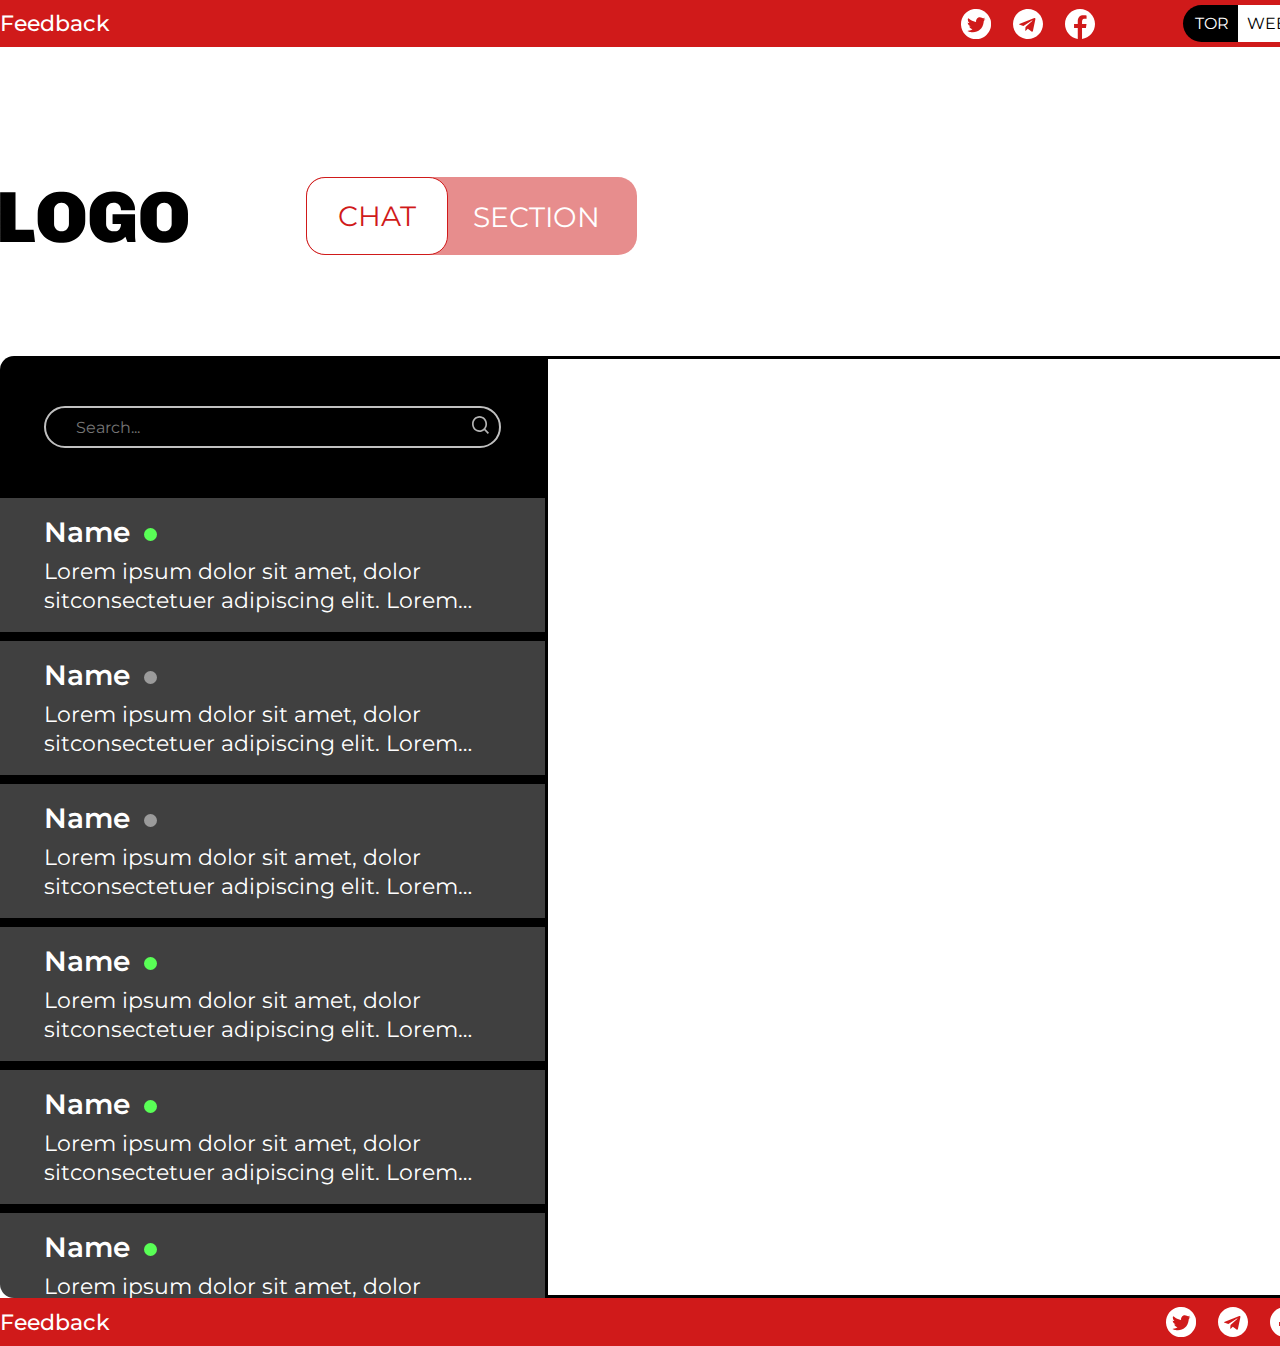
==== index.html @ 2d0b5496 "5" ====
<!DOCTYPE html>
<html lang="ru">
  <head>
    <meta charset="UTF-8" />
    <meta http-equiv="X-UA-Compatible" content="IE=edge" />
    <link rel="stylesheet" href="./assets/css/reset.css" />
    <link rel="stylesheet" href="./assets/css/style.css" />
    <script src="https://ajax.googleapis.com/ajax/libs/jquery/3.1.1/jquery.min.js"></script>
    <title>Fulix - Chat (support)</title>
  </head>

  <body>
    <div class="wrapper">
      <header>
        <div class="header-content wrp">
          <div class="header-start">
            <span>Feedback</span>
          </div>
          <div class="header-end">
            <div class="header-socials">
              <a href="#">
                <img src="./assets/images/twitter.svg" alt="twitter" />
              </a>
              <a href="#">
                <img src="./assets/images/telegram.svg" alt="telegram" />
              </a>
              <a href="#">
                <img src="./assets/images/facebook.svg" alt="facebook" />
              </a>
            </div>
            <div class="header-buttons">
              <button class="b_tor">TOR</button>
              <button class="b_web">WEB</button>
            </div>
          </div>
        </div>
      </header>
      <main class="chat">
        <div class="chat-content wrp">
          <div class="chat-head">
            <img class="chat-head_img" src="./assets/images/Logo.svg" alt="" />
            <label class="checkbox-red">
              <input id="change" type="checkbox" />
              <span
                class="checkbox-red-switch"
                data-label-on="SECTION"
                data-label-off="CHAT"
              ></span>
            </label>
          </div>
          <div class="chat-body">
            <div class="chats">
              <div class="chats-head">
                <form class="chats-search">
                  <input
                    class="chats-search_input"
                    type="text"
                    placeholder="Search..."
                  />
                  <button class="chats-search_button" type="submit"></button>
                </form>
              </div>
              <div class="chats-content">
                <div id="tabsDiv">
                  <ul class="ulClass" style="height: 300px">
                    <li>
                      <button
                        class="linkClass"
                        onclick="displayContent(event, 'chat1')"
                      >
                        <div class="subject_name online">Name</div>
                        <div class="subject_preview">
                          Lorem ipsum dolor sit amet, dolor sitconsectetuer
                          adipiscing elit. Lorem ipsum dolor sit amet, dolor
                          sitconsectetuer adipiscing elit. Lorem ipsum dolor sit
                          amet, dolor sitconsectetuer adipiscing elit. Lorem
                          ipsum dolor sit amet, dolor sitconsectetuer adipiscing
                          elit. Lorem ipsum dolor sit amet, dolor
                          sitconsectetuer adipiscing elit.
                        </div>
                      </button>
                    </li>
                    <li>
                      <button
                        class="linkClass"
                        onclick="displayContent(event, 'chat2')"
                      >
                        <div class="subject_name">Name</div>
                        <div class="subject_preview">
                          Lorem ipsum dolor sit amet, dolor sitconsectetuer
                          adipiscing elit. Lorem ipsum dolor sit amet, dolor
                          sitconsectetuer adipiscing elit. Lorem ipsum dolor sit
                          amet, dolor sitconsectetuer adipiscing elit. Lorem
                          ipsum dolor sit amet, dolor sitconsectetuer adipiscing
                          elit. Lorem ipsum dolor sit amet, dolor
                          sitconsectetuer adipiscing elit.
                        </div>
                      </button>
                    </li>
                    <li>
                      <button
                        class="linkClass"
                        onclick="displayContent(event, 'chat3')"
                      >
                        <div class="subject_name">Name</div>
                        <div class="subject_preview">
                          Lorem ipsum dolor sit amet, dolor sitconsectetuer
                          adipiscing elit. Lorem ipsum dolor sit amet, dolor
                          sitconsectetuer adipiscing elit. Lorem ipsum dolor sit
                          amet, dolor sitconsectetuer adipiscing elit. Lorem
                          ipsum dolor sit amet, dolor sitconsectetuer adipiscing
                          elit. Lorem ipsum dolor sit amet, dolor
                          sitconsectetuer adipiscing elit.
                        </div>
                      </button>
                    </li>
                    <li>
                      <button
                        class="linkClass"
                        onclick="displayContent(event, 'chat4')"
                      >
                        <div class="subject_name online">Name</div>
                        <div class="subject_preview">
                          Lorem ipsum dolor sit amet, dolor sitconsectetuer
                          adipiscing elit. Lorem ipsum dolor sit amet, dolor
                          sitconsectetuer adipiscing elit. Lorem ipsum dolor sit
                          amet, dolor sitconsectetuer adipiscing elit. Lorem
                          ipsum dolor sit amet, dolor sitconsectetuer adipiscing
                          elit. Lorem ipsum dolor sit amet, dolor
                          sitconsectetuer adipiscing elit.
                        </div>
                      </button>
                    </li>
                    <li>
                      <button
                        class="linkClass"
                        onclick="displayContent(event, 'chat5')"
                      >
                        <div class="subject_name online">Name</div>
                        <div class="subject_preview">
                          Lorem ipsum dolor sit amet, dolor sitconsectetuer
                          adipiscing elit. Lorem ipsum dolor sit amet, dolor
                          sitconsectetuer adipiscing elit. Lorem ipsum dolor sit
                          amet, dolor sitconsectetuer adipiscing elit. Lorem
                          ipsum dolor sit amet, dolor sitconsectetuer adipiscing
                          elit. Lorem ipsum dolor sit amet, dolor
                          sitconsectetuer adipiscing elit.
                        </div>
                      </button>
                    </li>
                    <li>
                      <button
                        class="linkClass"
                        onclick="displayContent(event, 'chat6')"
                      >
                        <div class="subject_name online">Name</div>
                        <div class="subject_preview">
                          Lorem ipsum dolor sit amet, dolor sitconsectetuer
                          adipiscing elit. Lorem ipsum dolor sit amet, dolor
                          sitconsectetuer adipiscing elit. Lorem ipsum dolor sit
                          amet, dolor sitconsectetuer adipiscing elit. Lorem
                          ipsum dolor sit amet, dolor sitconsectetuer adipiscing
                          elit. Lorem ipsum dolor sit amet, dolor
                          sitconsectetuer adipiscing elit.
                        </div>
                      </button>
                    </li>
                  </ul>
                </div>
              </div>
            </div>
            <div class="chats-active">
              <div id="chat1" class="contentClass">
                <div class="timer">
                  <div id="timer"></div>
                </div>
                <div class="subject-chat_headname">
                  <h3>Example text</h3>
                  <h4>example text</h4>
                </div>
                <p>
                  Lorem ipsum dolor sit amet, consectetuer adipiscing elit.
                  Lorem ipsum dolor sit amet, consectetuer adipiscing elit.
                  Lorem ipsum dolor sit amet, consectetuer adipiscing elit.
                  Lorem ipsum dolor sit amet, consectetuer adipiscing.Lorem
                  ipsum dolor sit amet, consectetuer adipiscing elit. Lorem
                  ipsum dolor sit amet, consectetuer adipiscing elit. Lorem
                  ipsum dolor sit amet, consectetuer adipiscing elit. Lorem
                  ipsum dolor sit amet, consectetuer adipiscing.
                </p>
              </div>
              <div id="chat2" class="contentClass">
                <h3>Practice</h3>
                <p>
                  Asymptotic Analysis is the big idea that handles above issues
                  in analyzing algorithms. In Asymptotic Analysis, we evaluate
                  the performance of an algorithm in terms of input size (we
                  don’t measure the actual running time). We calculate, how does
                  the time (or space) taken by an algorithm increases with the
                  input size.
                </p>
              </div>
              <div id="chat3" class="contentClass">
                <h3>Python</h3>
                <p>
                  Python is a high-level, general-purpose and a very popular
                  programming language. Python programming language (latest
                  Python 3) is being used in web development, Machine Learning
                  applications, along with all cutting edge technology in
                  Software Industry. Python Programming Language is very well
                  suited for Beginners, also for experienced programmers with
                  other programming languages like C++ and Java.
                </p>
              </div>
              <div id="chat4" class="contentClass">
                <h3>Greedy Algorithms</h3>
                <p>
                  Greedy is an algorithmic paradigm that builds up a solution
                  piece by piece,always choosing the next piece that offers the
                  most obvious and immediate benefit. So the problems where
                  choosing locally optimal also leads to global solution are
                  best fit for Greedy.
                </p>
              </div>
              <div id="chat5" class="contentClass">
                <h3>Greedy Algorithms</h3>
                <p>
                  Greedy is an algorithmic paradigm that builds up a solution
                  piece by piece,always choosing the next piece that offers the
                  most obvious and immediate benefit. So the problems where
                  choosing locally optimal also leads to global solution are
                  best fit for Greedy.
                </p>
              </div>
              <div id="chat6" class="contentClass">
                <h3>Greedy Algorithms</h3>
                <p>
                  Greedy is an algorithmic paradigm that builds up a solution
                  piece by piece,always choosing the next piece that offers the
                  most obvious and immediate benefit. So the problems where
                  choosing locally optimal also leads to global solution are
                  best fit for Greedy.
                </p>
              </div>
            </div>
          </div>
        </div>
      </main>
      <footer>
        <div class="header-content wrp">
          <div class="header-start">
            <span>Feedback</span>
          </div>
          <div class="header-end">
            <div class="header-socials">
              <a href="#">
                <img src="./assets/images/twitter.svg" alt="twitter" />
              </a>
              <a href="#">
                <img src="./assets/images/telegram.svg" alt="telegram" />
              </a>
              <a href="#">
                <img src="./assets/images/facebook.svg" alt="facebook" />
              </a>
            </div>
          </div>
        </div>
      </footer>
    </div>
  </body>
  <script>
    $(window).keyup(function (e) {
      var target = $(".checkbox-red input:focus");
      if (e.keyCode == 9 && $(target).length) {
        $(target).parent().addClass("focused");
      }
    });
    // change.onclick = function () {
    //   window.location.href = "https://google.com";
    // };
    $(".checkbox-red input").focusout(function () {
      $(this).parent().removeClass("focused");
    });
    function displayContent(event, contentNameID) {
      let content = document.getElementsByClassName("contentClass");
      let totalCount = content.length;

      // Loop through the content class
      // and hide the tabs first
      for (let count = 0; count < totalCount; count++) {
        content[count].style.display = "none";
      }

      let links = document.getElementsByClassName("linkClass");
      totalLinks = links.length;

      // Loop through the links and
      // remove the active class
      for (let count = 0; count < totalLinks; count++) {
        links[count].classList.remove("active");
      }

      // Display the current tab
      document.getElementById(contentNameID).style.display = "block";

      // Add the active class to the current tab
      event.currentTarget.classList.add("active");
    }
  </script>
  <script src="./assets/js/timer.js" prefer></script>
</html>
---- assets/css/style.css ----
@import url('https://fonts.googleapis.com/css2?family=Chivo:wght@700&family=Montserrat:wght@400;500;600&display=swap');

html,
body {
  height: 100%;
}

* {
  box-sizing: border-box;
}

html {
  font-family: 'Montserrat', sans-serif;
  /* font-family: 'Chivo', sans-serif; */
}

button {
  font-family: inherit;
}

.wrapper {
  min-height: 100%;
  display: flex;
  flex-direction: column;
}

.wrp {
  width: 1300px;
  text-align: left;
  margin: 0 auto;
}

main {
  flex: 1 1 auto;
}

header {
  padding: 5px 0;
  background: #D01A1A;
}

footer {
  padding: 9px 0;
  background: #D01A1A;
}

.header-start span {
  font-weight: 500;
  font-size: 22px;
  line-height: 27px;
  color: #FFFFFF;
}

.header-end {
  display: flex;
  align-items: center;
}

.header-content {
  display: flex;
  justify-content: space-between;
  align-items: center;
}

.header-socials {
  display: flex;
}

.header-socials a {
  display: inline-block;
  margin-right: 22px;
}

.header-socials a:last-child {
  margin-right: 0;
}

.header-buttons {
  margin-left: 88px;
  display: flex;
}

.b_tor {
  background: #000000;
  border: none;
  padding: 9px;
  padding-left: 12px;
  border-radius: 74px 0px 0px 74px;
  color: #FFFFFF;
}

.b_web {
  background: #FFFFFF;
  border: none;
  padding: 9px;
  padding-right: 12px;
  border-radius: 0 74px 74px 0;
  color: #000000;
}

main.chat {
  margin-top: 130px;
}

.chat-head {
  display: flex;
  align-items: center;
}

.chat-head_img {
  margin-right: 118px;
}

.checkbox-red {
  display: inline-block;
  line-height: 28px;
  position: relative;
  user-select: none;
  height: 79px;
}

.checkbox-red .checkbox-red-switch {
  display: inline-block;
  height: 78px;
  width: 331px;
  box-sizing: border-box;
  position: relative;
  border-radius: 19px;
  background: RGB(231, 141, 141);
  transition: background-color 0.3s cubic-bezier(0, 1, 0.5, 1);
}

.checkbox-red .checkbox-red-switch:before {
  content: attr(data-label-on);
  display: inline-block;
  box-sizing: border-box;
  width: auto;
  padding: 0 12px;
  position: absolute;
  top: 23px;
  left: 155px;
  text-transform: uppercase;
  text-align: center;
  font-size: 28px;
  line-height: 34px;
  color: #FFFFFF;
}

.checkbox-red .checkbox-red-switch:after {
  content: attr(data-label-off);
  display: inline-block;
  box-sizing: border-box;
  width: auto;
  padding: 21px 31px;
  border-radius: 19px;
  position: absolute;
  z-index: 5;
  text-transform: uppercase;
  text-align: center;
  background: white;
  font-size: 28px;
  line-height: 34px;
  border: 1px solid #D01A1A;
  color: #D01A1A;
  transition: transform 0.3s cubic-bezier(0, 1, 0.5, 1);
}

.checkbox-red input[type="checkbox"] {
  display: block;
  width: 0;
  height: 0;
  position: absolute;
  z-index: -1;
  opacity: 0;
}

.checkbox-red input[type="checkbox"]:checked+.checkbox-red-switch:before {
  content: attr(data-label-off);
  left: 20px;
}

.checkbox-red input[type="checkbox"]:checked+.checkbox-red-switch:after {
  content: attr(data-label-on);
  transform: translate3d(141px, 0, 0);
}

.checkbox-red input[type="checkbox"]:not(:disabled)+.checkbox-red-switch:hover {
  cursor: pointer;
}

.chat-body {
  margin-top: 100px;
  display: flex;
}

.chats {
  width: 545px;
  background: #000000;
  border-radius: 14px 0 0 14px;
}

.chats-head {
  width: 545px;
  padding: 50px 44px;
}

.chats-search {
  position: relative;
}

.chats-search_input {
  font-family: inherit;
  width: 100%;
  height: 42px;
  padding-left: 30px;
  border: 2px solid #ffffffc0;
  border-radius: 82px;
  background: none;
  outline: none;
  color: #9E9C9C;
}

.chats-search_button {
  position: absolute;
  top: 0;
  right: 0px;
  width: 42px;
  height: 42px;
  border: none;
  background: none;
  border-radius: 82;
  cursor: pointer;
}

.chats-search_button:before {
  content: url(../images/search.svg);
}

.chats-content {
  height: 800px;
  overflow: auto;
}

.chats-active {
  border: 3px solid #000000;
  border-radius: 0 19px 19px 0;
  width: 100%;
}

#tabsDiv {
  /* border: 2px solid #c0c0c0; */
}

#tabsDiv ul {
  /* padding: 0px 5px; */
}

#tabsDiv li {
  height: 143px;
}

#tabsDiv button {
  float: left;
  border: none;
  background-color: #f1f0f4;
}

#tabsDiv button {
  display: block;
  background-color: inherit;
  color: black;
  padding: 17px 44px;
  width: 100%;
  text-align: left;
  cursor: pointer;
  background: rgba(255, 255, 255, 0.25);
}

#tabsDiv button:hover {
  background-color: #d1d1d1;
}

#tabsDiv button.active {
  background-color: #D01A1A;
}

.contentClass {
  display: none;
  padding: 0px 15px;
  border-style: none;
  height: 100%;
}

.subject_name {
  font-weight: 600;
  font-size: 28px;
  line-height: 34px;
  color: #FFFFFF;
  position: relative;
  margin-bottom: 9px;
}

.subject_preview {
  display: -webkit-box;
  font-size: 22px;
  line-height: 130%;
  color: #FFFFFF;
  -webkit-line-clamp: 2;
  -webkit-box-orient: vertical;
  overflow: hidden;
  text-overflow: ellipsis;
}

.subject_name::after {
  content: "";
  background-color: #9B9B9B;
  border-radius: 50px;
  width: 13px;
  height: 13px;
  position: absolute;
  top: 38%;
  margin-left: 14px;
}

.subject_name.online::after {
  background-color: #59FF56;
}

.timer {
  padding: 54px;
}

#timer {
  font-weight: 600;
  font-size: 36px;
  line-height: 44px;
  color: #000000;
  white-space: nowrap;
  display: flex;
  justify-content: center;
}

#timer span {
  padding: 0 40px;
}

.timer ::after {
  position: absolute;
  top: 100%;
  left: 50%;
  transform: translate(-50%);
  font-size: 20px;
  line-height: 150%;
  text-transform: uppercase;
  color: #000000;
}

.t_date,
.t_hour,
.t_min,
.t_sec {
  position: relative;
}

.t_date::after {
  content: 'DAYS';
}

.t_hour::after {
  content: 'HOURS';
}

.t_min::after {
  content: 'MINUTES';
}

.t_sec::after {
  content: 'SECONDS';
}

.subject-chat_headname {
  text-align: center;
  margin-top: 30px;
  margin-bottom: 70px;
}

.subject-chat_headname h3 {
  font-weight: 600;
  font-size: 23px;
  line-height: 100%;
  color: #000000;
  margin-bottom: 10px;
}

.subject-chat_headname h4 {
  font-size: 17px;
  line-height: 100%;
  color: #000000;
}
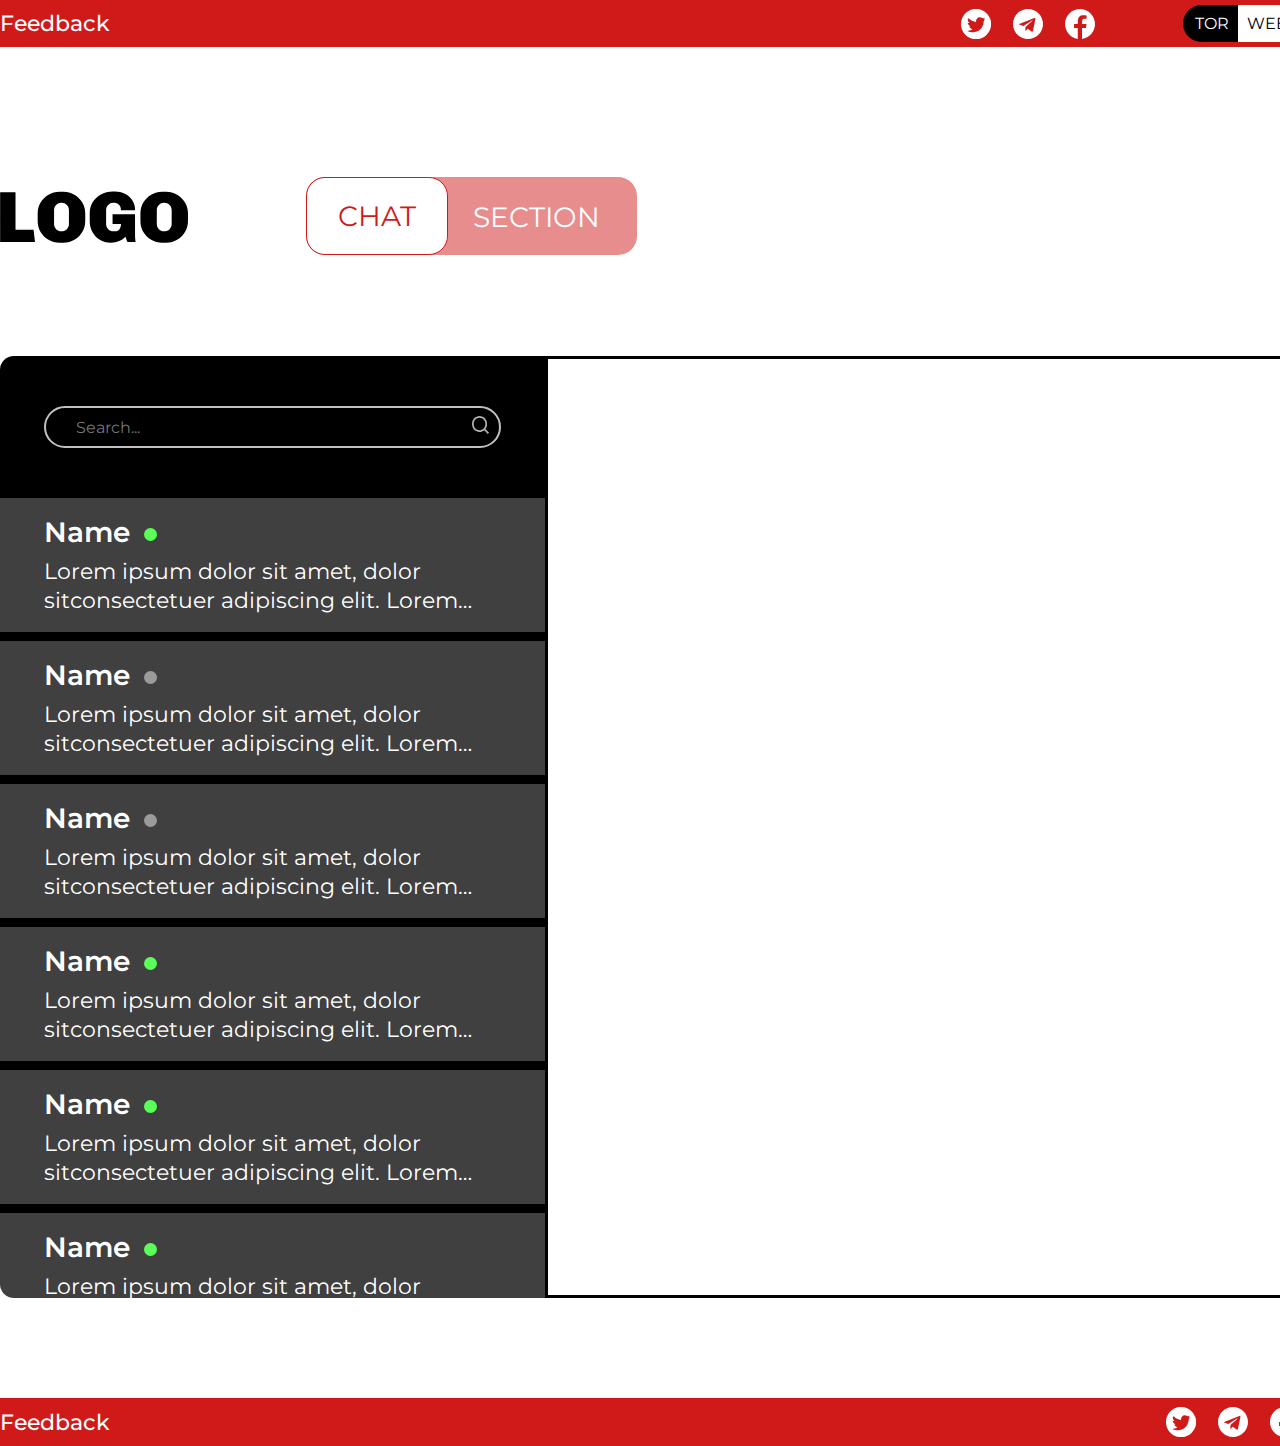
==== commit fc08810b: "asdasd" ====
--- a/index.html
+++ b/index.html
@@ -178,16 +178,103 @@
                   <h3>Example text</h3>
                   <h4>example text</h4>
                 </div>
-                <p>
-                  Lorem ipsum dolor sit amet, consectetuer adipiscing elit.
-                  Lorem ipsum dolor sit amet, consectetuer adipiscing elit.
-                  Lorem ipsum dolor sit amet, consectetuer adipiscing elit.
-                  Lorem ipsum dolor sit amet, consectetuer adipiscing.Lorem
-                  ipsum dolor sit amet, consectetuer adipiscing elit. Lorem
-                  ipsum dolor sit amet, consectetuer adipiscing elit. Lorem
-                  ipsum dolor sit amet, consectetuer adipiscing elit. Lorem
-                  ipsum dolor sit amet, consectetuer adipiscing.
-                </p>
+                <div class="subject-chat_messenger">
+                  <div class="messenger_user m_message">
+                    <div class="message_head">
+                      <div class="message_name">Name</div>
+                      <div class="message_status">
+                        <img src="./assets/images/read.svg" alt="" />
+                      </div>
+                      <div class="message_time">10:42</div>
+                    </div>
+                    <div class="message_content">
+                      <div class="message_block">
+                        <p class="message_text">
+                          Lorem ipsum dolor sit amet, consectetuer adipiscing
+                          elit. Lorem ipsum dolor sit amet, consectetuer
+                          adipiscing elit. Lorem ipsum dolor sit amet,
+                          consectetuer adipiscing elit. Lorem ipsum dolor sit
+                          amet, consectetuer adipiscing.
+                        </p>
+                      </div>
+                    </div>
+                  </div>
+                  <div class="messenger_admin m_message">
+                    <div class="message_head">
+                      <div class="message_name">Support</div>
+                      <div class="message_status">
+                        <img src="./assets/images/read.svg" alt="" />
+                      </div>
+                      <div class="message_time">10:47</div>
+                    </div>
+                    <div class="message_content">
+                      <div class="message_block">
+                        <p class="message_text">
+                          Lorem ipsum dolor sit amet, consectetuer adipiscing
+                          elit. Lorem ipsum dolor sit amet, consectetuer
+                          adipiscing elit. Lorem ipsum dolor sit amet,
+                          consectetuer adipiscing elit. Lorem ipsum dolor sit
+                          amet, consectetuer adipiscing.
+                        </p>
+                      </div>
+                    </div>
+                  </div>
+                  <div class="messenger_user m_message">
+                    <div class="message_head">
+                      <div class="message_name">Name</div>
+                      <div class="message_status">
+                        <img src="./assets/images/send.svg" alt="" />
+                      </div>
+                      <div class="message_time">10:52</div>
+                    </div>
+                    <div class="message_content">
+                      <div class="message_block">
+                        <p class="message_text">
+                          Lorem ipsum dolor sit amet, consectetuer adipiscing
+                          elit. Lorem ipsum dolor sit amet, consectetuer
+                          adipiscing elit. Lorem ipsum dolor sit amet,
+                          consectetuer adipiscing elit. Lorem ipsum dolor sit
+                          amet, consectetuer adipiscing.
+                        </p>
+                      </div>
+                    </div>
+                  </div>
+                  <div class="messenger_user m_message">
+                    <div class="message_head">
+                      <div class="message_name">Name</div>
+                      <div class="message_status">
+                        <img src="./assets/images/error.svg" alt="" />
+                      </div>
+                      <div class="message_time">10:55</div>
+                    </div>
+                    <div class="message_content">
+                      <div class="message_block">
+                        <p class="message_text">Lorem ipsum dolor sit amet</p>
+                      </div>
+                    </div>
+                  </div>
+                </div>
+                <div class="subject-chat_input">
+                  <form class="messenger_field" action="">
+                    <label class="inp_file_label" for="inp_file">
+                      <img src="./assets/images/attach.svg" alt="" />
+                    </label>
+                    <input
+                      class="messenger_input__file"
+                      type="file"
+                      id="inp_file"
+                      name="inp_file"
+                    />
+                    <input
+                      class="messenger_input"
+                      type="text"
+                      placeholder="Write message..."
+                    />
+                    <button class="messenger_input__sendbutton" type="submit">
+                      <img src="./assets/images/m_i_b.svg" alt="" />
+                    </button>
+                  </form>
+                </div>
               </div>
               <div id="chat2" class="contentClass">
                 <h3>Practice</h3>
--- a/assets/css/style.css
+++ b/assets/css/style.css
@@ -191,6 +191,7 @@
 .chat-body {
   margin-top: 100px;
   display: flex;
+  margin-bottom: 100px;
 }
 
 .chats {
@@ -286,7 +287,7 @@
 
 .contentClass {
   display: none;
-  padding: 0px 15px;
+  /* padding: 0px 15px; */
   border-style: none;
   height: 100%;
 }
@@ -381,7 +382,7 @@
 .subject-chat_headname {
   text-align: center;
   margin-top: 30px;
-  margin-bottom: 70px;
+  margin-bottom: 40px;
 }
 
 .subject-chat_headname h3 {
@@ -396,4 +397,118 @@
   font-size: 17px;
   line-height: 100%;
   color: #000000;
+}
+
+.subject-chat_messenger {
+  padding: 0 50px;
+  overflow: auto;
+  height: 525px;
+}
+
+.message_head {
+  display: flex;
+  align-items: center;
+  margin-bottom: 18px;
+}
+
+.m_message {
+  margin-bottom: 80px;
+}
+
+.m_message .message_name {
+  font-weight: 600;
+  font-size: 26px;
+  line-height: 32px;
+  color: #000000;
+}
+
+.messenger_admin .message_head {
+  flex-direction: row-reverse;
+}
+
+.messenger_user .message_name {
+  margin-right: 18px;
+}
+
+.messenger_admin .message_name {
+  margin-left: 18px;
+}
+
+.messenger_user .message_status {
+  margin-right: 29px;
+}
+
+.messenger_admin .message_status {
+  margin-left: 29px;
+}
+
+.message_time {
+  font-size: 18px;
+  line-height: 150%;
+  color: #000000;
+  opacity: 0.5;
+}
+
+.message_block {
+  background: rgba(215, 215, 215, 0.5);
+  padding: 20px 30px;
+}
+
+.messenger_user .message_block {
+  border-radius: 0px 19px 19px 19px;
+}
+
+.messenger_admin .message_block {
+  border-radius: 19px 0px 19px 19px;
+}
+
+.message_text {
+  font-size: 20px;
+  line-height: 150%;
+  color: #000000;
+}
+
+.messenger_field {
+  position: relative;
+  padding: 0 68px 0 50px;
+}
+
+.messenger_input {
+  border: 1.5px solid #000000;
+  border-radius: 19px;
+  font-family: inherit;
+  font-size: 20px;
+  line-height: 55px;
+  padding-left: 70px;
+  width: 100%;
+}
+
+.messenger_input__sendbutton {
+  border: none;
+  background: none;
+  position: absolute;
+  top: 0;
+  right: 69px;
+  padding: 18px;
+}
+
+.inp_file_label {
+  position: absolute;
+  padding: 19px;
+  cursor: pointer;
+}
+
+.inp_file_label button {
+  border: none;
+  background: none;
+}
+
+.messenger_input__file {
+  opacity: 0;
+  visibility: hidden;
+  position: absolute;
+}
+
+.subject-chat_input {
+  padding: 40px 0 40px 0;
 }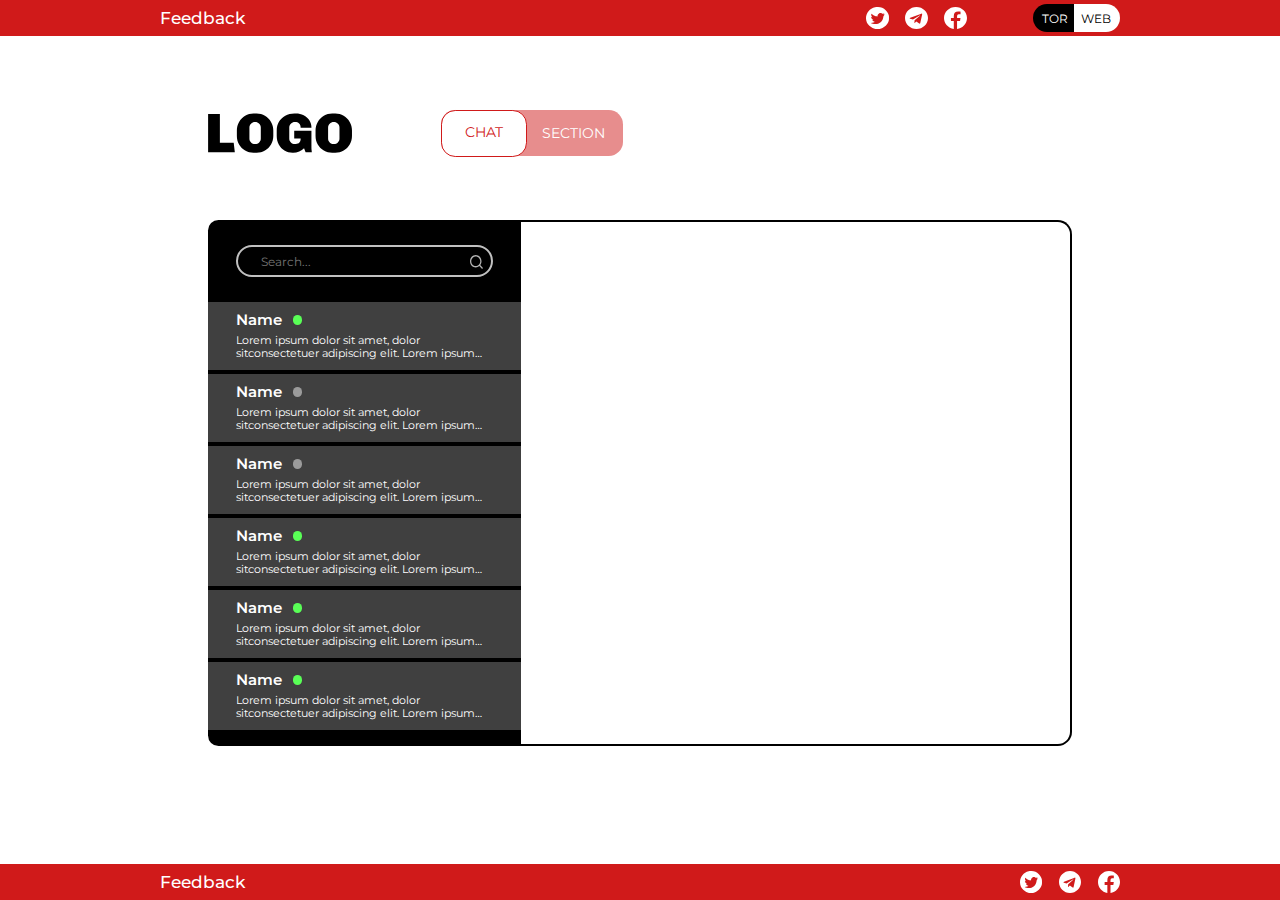
==== commit 5e2e18de: "фы" ====
--- a/index.html
+++ b/index.html
@@ -57,7 +57,9 @@
                     type="text"
                     placeholder="Search..."
                   />
-                  <button class="chats-search_button" type="submit"></button>
+                  <button class="chats-search_button" type="submit">
+                    <img src="./assets/images/search.svg" alt="">
+                  </button>
                 </form>
               </div>
               <div class="chats-content">
@@ -279,54 +281,100 @@
               <div id="chat2" class="contentClass">
                 <h3>Practice</h3>
                 <p>
-                  Asymptotic Analysis is the big idea that handles above issues
-                  in analyzing algorithms. In Asymptotic Analysis, we evaluate
-                  the performance of an algorithm in terms of input size (we
-                  don’t measure the actual running time). We calculate, how does
-                  the time (or space) taken by an algorithm increases with the
-                  input size.
+                  Lorem ipsum dolor sit amet, consectetur adipiscing elit, sed
+                  do eiusmod tempor incididunt ut labore et dolore magna aliqua.
+                  Fringilla urna porttitor rhoncus dolor purus non enim praesent
+                  elementum. Facilisis sed odio morbi quis commodo odio aenean
+                  sed. Vulputate eu scelerisque felis imperdiet proin fermentum
+                  leo vel. At augue eget arcu dictum varius duis at consectetur
+                  lorem. Cursus risus at ultrices mi tempus imperdiet nulla
+                  malesuada. Facilisis magna etiam tempor orci eu. Velit
+                  dignissim sodales ut eu. Augue neque gravida in fermentum et
+                  sollicitudin ac orci phasellus. Mi proin sed libero enim sed
+                  faucibus turpis in eu. Mauris ultrices eros in cursus turpis
+                  massa tincidunt. Eu scelerisque felis imperdiet proin
+                  fermentum. Egestas sed tempus urna et pharetra pharetra massa.
+                  Tortor dignissim convallis aenean et tortor at risus viverra.
+                  Vitae purus faucibus ornare suspendisse. Cras ornare arcu dui
+                  vivamus.
                 </p>
               </div>
               <div id="chat3" class="contentClass">
-                <h3>Python</h3>
+                <h3>Elfifsd</h3>
                 <p>
-                  Python is a high-level, general-purpose and a very popular
-                  programming language. Python programming language (latest
-                  Python 3) is being used in web development, Machine Learning
-                  applications, along with all cutting edge technology in
-                  Software Industry. Python Programming Language is very well
-                  suited for Beginners, also for experienced programmers with
-                  other programming languages like C++ and Java.
+                  Eleifend mi in nulla posuere sollicitudin. Sed arcu non odio
+                  euismod lacinia. Interdum consectetur libero id faucibus nisl.
+                  Aenean pharetra magna ac placerat vestibulum lectus mauris
+                  ultrices. Iaculis nunc sed augue lacus viverra vitae. Nulla
+                  facilisi morbi tempus iaculis urna id. Nulla at volutpat diam
+                  ut venenatis tellus. Fringilla urna porttitor rhoncus dolor
+                  purus non. Id eu nisl nunc mi. Ut etiam sit amet nisl purus in
+                  mollis nunc sed. Lacus laoreet non curabitur gravida arcu ac
+                  tortor dignissim convallis. Arcu non sodales neque sodales.
+                  Feugiat scelerisque varius morbi enim nunc faucibus. Bibendum
+                  at varius vel pharetra vel. Massa vitae tortor condimentum
+                  lacinia quis. Adipiscing tristique risus nec feugiat in
+                  fermentum posuere urna. A lacus vestibulum sed arcu non odio
+                  euismod lacinia at. Tincidunt arcu non sodales neque sodales
+                  ut etiam.
                 </p>
               </div>
               <div id="chat4" class="contentClass">
                 <h3>Greedy Algorithms</h3>
                 <p>
-                  Greedy is an algorithmic paradigm that builds up a solution
-                  piece by piece,always choosing the next piece that offers the
-                  most obvious and immediate benefit. So the problems where
-                  choosing locally optimal also leads to global solution are
-                  best fit for Greedy.
+                  Non consectetur a erat nam at lectus. Ultricies lacus sed
+                  turpis tincidunt. Orci eu lobortis elementum nibh tellus
+                  molestie nunc non. Ultrices in iaculis nunc sed augue. Cras
+                  sed felis eget velit aliquet sagittis. Amet est placerat in
+                  egestas erat imperdiet. Dictum sit amet justo donec enim diam
+                  vulputate ut. Ornare suspendisse sed nisi lacus sed viverra
+                  tellus in hac. Sem nulla pharetra diam sit amet nisl. Mattis
+                  rhoncus urna neque viverra justo nec ultrices. Augue mauris
+                  augue neque gravida in fermentum et sollicitudin. Vulputate
+                  odio ut enim blandit volutpat. At in tellus integer feugiat
+                  scelerisque varius morbi. Morbi tristique senectus et netus et
+                  malesuada. Donec pretium vulputate sapien nec sagittis aliquam
+                  malesuada bibendum arcu. Id venenatis a condimentum vitae
+                  sapien pellentesque. Vitae ultricies leo integer malesuada
+                  nunc vel. Fermentum et sollicitudin ac orci phasellus egestas
+                  tellus rutrum. Vel pretium lectus quam id leo in vitae. Nisl
+                  purus in mollis nunc sed id semper.
                 </p>
               </div>
               <div id="chat5" class="contentClass">
                 <h3>Greedy Algorithms</h3>
                 <p>
-                  Greedy is an algorithmic paradigm that builds up a solution
-                  piece by piece,always choosing the next piece that offers the
-                  most obvious and immediate benefit. So the problems where
-                  choosing locally optimal also leads to global solution are
-                  best fit for Greedy.
+                  Ut diam quam nulla porttitor massa id neque. Urna nunc id
+                  cursus metus aliquam eleifend mi. Fermentum posuere urna nec
+                  tincidunt praesent. Eget gravida cum sociis natoque penatibus
+                  et magnis. Convallis tellus id interdum velit laoreet id
+                  donec. Facilisis volutpat est velit egestas. In est ante in
+                  nibh. Integer enim neque volutpat ac. Orci eu lobortis
+                  elementum nibh tellus molestie nunc non blandit. Ac orci
+                  phasellus egestas tellus rutrum tellus pellentesque eu.
+                  Senectus et netus et malesuada fames.
                 </p>
               </div>
               <div id="chat6" class="contentClass">
                 <h3>Greedy Algorithms</h3>
                 <p>
-                  Greedy is an algorithmic paradigm that builds up a solution
-                  piece by piece,always choosing the next piece that offers the
-                  most obvious and immediate benefit. So the problems where
-                  choosing locally optimal also leads to global solution are
-                  best fit for Greedy.
+                  Congue quisque egestas diam in arcu. Venenatis a condimentum
+                  vitae sapien pellentesque habitant morbi tristique. In arcu
+                  cursus euismod quis viverra nibh cras pulvinar. In cursus
+                  turpis massa tincidunt. Consectetur purus ut faucibus
+                  pulvinar. Fusce ut placerat orci nulla pellentesque dignissim
+                  enim sit amet. Augue mauris augue neque gravida in fermentum
+                  et sollicitudin. Arcu odio ut sem nulla pharetra diam sit
+                  amet. Pulvinar pellentesque habitant morbi tristique senectus.
+                  Aliquam id diam maecenas ultricies mi eget mauris. Facilisi
+                  morbi tempus iaculis urna id volutpat lacus laoreet non.
+                  Gravida dictum fusce ut placerat. Sed lectus vestibulum mattis
+                  ullamcorper velit sed ullamcorper morbi tincidunt. Eleifend
+                  quam adipiscing vitae proin sagittis. Sit amet consectetur
+                  adipiscing elit ut aliquam purus sit amet. Urna id volutpat
+                  lacus laoreet non curabitur gravida. Euismod nisi porta lorem
+                  mollis. Cursus in hac habitasse platea dictumst quisque
+                  sagittis.
                 </p>
               </div>
             </div>
--- a/assets/css/style.css
+++ b/assets/css/style.css
@@ -12,7 +12,9 @@
 html {
   font-family: 'Montserrat', sans-serif;
   /* font-family: 'Chivo', sans-serif; */
-}
+  font-size: 16px;
+}
+
 
 button {
   font-family: inherit;
@@ -25,29 +27,67 @@
 }
 
 .wrp {
-  width: 1300px;
+  width: 1200px;
   text-align: left;
   margin: 0 auto;
 }
 
+@media (max-width:1400px) {
+  .wrp {
+    width: 960px;
+  }
+
+  .chat-body {
+    width: 85%;
+  }
+
+  .chat-head {
+    width: 85%;
+  }
+
+  html {
+    font-size: 12px;
+  }
+}
+
+@media (max-width:1200px) {
+  .wrp {
+    width: 800px;
+  }
+
+  html {
+    font-size: 10px;
+  }
+}
+
+@media (max-width:1000px) {
+  .wrp {
+    width: 650px;
+  }
+
+  html {
+    font-size: 8px;
+  }
+}
+
 main {
   flex: 1 1 auto;
 }
 
 header {
-  padding: 5px 0;
+  padding: 0.3125rem 0;
   background: #D01A1A;
 }
 
 footer {
-  padding: 9px 0;
+  padding: 0.5625rem 0;
   background: #D01A1A;
 }
 
 .header-start span {
   font-weight: 500;
-  font-size: 22px;
-  line-height: 27px;
+  font-size: 1.375rem;
+  line-height: 1.6875rem;
   color: #FFFFFF;
 }
 
@@ -66,9 +106,13 @@
   display: flex;
 }
 
+.header-socials img {
+  width: 1.875rem;
+}
+
 .header-socials a {
   display: inline-block;
-  margin-right: 22px;
+  margin-right: 1.375rem;
 }
 
 .header-socials a:last-child {
@@ -76,56 +120,64 @@
 }
 
 .header-buttons {
-  margin-left: 88px;
+  margin-left: 5.5rem;
   display: flex;
 }
 
 .b_tor {
   background: #000000;
   border: none;
-  padding: 9px;
-  padding-left: 12px;
-  border-radius: 74px 0px 0px 74px;
+  padding: 0.5625rem;
+  padding-left: 0.75rem;
+  border-radius: 4.625rem 0px 0px 4.625rem;
   color: #FFFFFF;
 }
 
 .b_web {
   background: #FFFFFF;
   border: none;
-  padding: 9px;
-  padding-right: 12px;
-  border-radius: 0 74px 74px 0;
+  padding: 0.5625rem;
+  padding-right: 0.75rem;
+  border-radius: 0 4.625rem 4.625rem 0;
   color: #000000;
 }
 
 main.chat {
-  margin-top: 130px;
+  margin-top: 6.125rem;
+}
+
+.chat-content {
+  display: flex;
+  flex-direction: column;
+  align-items: center;
 }
 
 .chat-head {
   display: flex;
   align-items: center;
+  width: 90%;
 }
 
 .chat-head_img {
-  margin-right: 118px;
+  width: 12rem;
+  margin-right: 7.375rem;
 }
 
 .checkbox-red {
   display: inline-block;
-  line-height: 28px;
+  line-height: 1.75rem;
   position: relative;
   user-select: none;
-  height: 79px;
+  height: 3.9375rem;
 }
 
 .checkbox-red .checkbox-red-switch {
   display: inline-block;
-  height: 78px;
-  width: 331px;
+  height: 3.875rem;
+  width: 15.2rem;
   box-sizing: border-box;
   position: relative;
-  border-radius: 19px;
+  border-radius: 1.1875rem;
   background: RGB(231, 141, 141);
   transition: background-color 0.3s cubic-bezier(0, 1, 0.5, 1);
 }
@@ -135,14 +187,14 @@
   display: inline-block;
   box-sizing: border-box;
   width: auto;
-  padding: 0 12px;
-  position: absolute;
-  top: 23px;
-  left: 155px;
+  padding: 0 0.75rem;
+  position: absolute;
+  top: 1.438rem;
+  left: 7.688rem;
   text-transform: uppercase;
   text-align: center;
-  font-size: 28px;
-  line-height: 34px;
+  font-size: 1.2rem;
+  line-height: 1.125rem;
   color: #FFFFFF;
 }
 
@@ -151,15 +203,15 @@
   display: inline-block;
   box-sizing: border-box;
   width: auto;
-  padding: 21px 31px;
-  border-radius: 19px;
+  padding: 1.3125rem 1.9375rem;
+  border-radius: 1.1875rem;
   position: absolute;
   z-index: 5;
   text-transform: uppercase;
   text-align: center;
   background: white;
-  font-size: 28px;
-  line-height: 34px;
+  font-size: 1.2rem;
+  line-height: 1.125rem;
   border: 1px solid #D01A1A;
   color: #D01A1A;
   transition: transform 0.3s cubic-bezier(0, 1, 0.5, 1);
@@ -176,12 +228,12 @@
 
 .checkbox-red input[type="checkbox"]:checked+.checkbox-red-switch:before {
   content: attr(data-label-off);
-  left: 20px;
+  left: 1.25rem;
 }
 
 .checkbox-red input[type="checkbox"]:checked+.checkbox-red-switch:after {
   content: attr(data-label-on);
-  transform: translate3d(141px, 0, 0);
+  transform: translate3d(5.813rem, 0, 0);
 }
 
 .checkbox-red input[type="checkbox"]:not(:disabled)+.checkbox-red-switch:hover {
@@ -189,20 +241,21 @@
 }
 
 .chat-body {
-  margin-top: 100px;
-  display: flex;
-  margin-bottom: 100px;
+  margin-top: 5.25rem;
+  display: flex;
+  margin-bottom: 3.25rem;
+  width: 90%;
 }
 
 .chats {
-  width: 545px;
+  width: 34.0625rem;
   background: #000000;
-  border-radius: 14px 0 0 14px;
+  border-radius: 0.875rem 0 0 0.875rem;
 }
 
 .chats-head {
-  width: 545px;
-  padding: 50px 44px;
+  width: 26.0625rem;
+  padding: 2.125rem 2.35rem;
 }
 
 .chats-search {
@@ -212,10 +265,11 @@
 .chats-search_input {
   font-family: inherit;
   width: 100%;
-  height: 42px;
-  padding-left: 30px;
+  height: 2.625rem;
+  padding-left: 1.875rem;
+  padding-right: 2.875rem;
   border: 2px solid #ffffffc0;
-  border-radius: 82px;
+  border-radius: 5.125rem;
   background: none;
   outline: none;
   color: #9E9C9C;
@@ -225,27 +279,29 @@
   position: absolute;
   top: 0;
   right: 0px;
-  width: 42px;
-  height: 42px;
+  width: 2.625rem;
+  height: 2.625rem;
   border: none;
   background: none;
-  border-radius: 82;
+  border-radius: 5.125rem;
   cursor: pointer;
 }
 
-.chats-search_button:before {
-  content: url(../images/search.svg);
+.chats-search_button img {
+  width: 1.0625rem;
 }
 
 .chats-content {
-  height: 800px;
+  height: 37rem;
   overflow: auto;
+  color-scheme: dark;
 }
 
 .chats-active {
-  border: 3px solid #000000;
-  border-radius: 0 19px 19px 0;
+  border: 0.1875rem solid #000000;
+  border-radius: 0 1.1875rem 1.1875rem 0;
   width: 100%;
+  border-left: none;
 }
 
 #tabsDiv {
@@ -253,11 +309,11 @@
 }
 
 #tabsDiv ul {
-  /* padding: 0px 5px; */
+  /* padding: 0px 0.3125rem; */
 }
 
 #tabsDiv li {
-  height: 143px;
+  height: 6rem;
 }
 
 #tabsDiv button {
@@ -270,7 +326,7 @@
   display: block;
   background-color: inherit;
   color: black;
-  padding: 17px 44px;
+  padding: 0.8rem 2.35rem;
   width: 100%;
   text-align: left;
   cursor: pointer;
@@ -294,17 +350,17 @@
 
 .subject_name {
   font-weight: 600;
-  font-size: 28px;
-  line-height: 34px;
+  font-size: 1.25rem;
+  line-height: 100%;
   color: #FFFFFF;
   position: relative;
-  margin-bottom: 9px;
+  margin-bottom: 0.5625rem;
 }
 
 .subject_preview {
   display: -webkit-box;
-  font-size: 22px;
-  line-height: 130%;
+  font-size: 0.95rem;
+  line-height: 118%;
   color: #FFFFFF;
   -webkit-line-clamp: 2;
   -webkit-box-orient: vertical;
@@ -315,12 +371,12 @@
 .subject_name::after {
   content: "";
   background-color: #9B9B9B;
-  border-radius: 50px;
-  width: 13px;
-  height: 13px;
-  position: absolute;
-  top: 38%;
-  margin-left: 14px;
+  border-radius: 3.125rem;
+  width: 0.8125rem;
+  height: 0.8125rem;
+  position: absolute;
+  top: 24%;
+  margin-left: 0.875rem;
 }
 
 .subject_name.online::after {
@@ -328,13 +384,13 @@
 }
 
 .timer {
-  padding: 54px;
+  padding: 2.5rem;
 }
 
 #timer {
   font-weight: 600;
-  font-size: 36px;
-  line-height: 44px;
+  font-size: 1.15rem;
+  line-height: 140%;
   color: #000000;
   white-space: nowrap;
   display: flex;
@@ -342,7 +398,7 @@
 }
 
 #timer span {
-  padding: 0 40px;
+  padding: 0 2.3rem;
 }
 
 .timer ::after {
@@ -350,7 +406,7 @@
   top: 100%;
   left: 50%;
   transform: translate(-50%);
-  font-size: 20px;
+  font-size: 1.05rem;
   line-height: 150%;
   text-transform: uppercase;
   color: #000000;
@@ -381,45 +437,49 @@
 
 .subject-chat_headname {
   text-align: center;
-  margin-top: 30px;
-  margin-bottom: 40px;
+  margin-top: 0.875rem;
+  margin-bottom: 1.5rem;
 }
 
 .subject-chat_headname h3 {
   font-weight: 600;
-  font-size: 23px;
+  font-size: 1.4375rem;
   line-height: 100%;
   color: #000000;
-  margin-bottom: 10px;
+  margin-bottom: 0.625rem;
 }
 
 .subject-chat_headname h4 {
-  font-size: 17px;
+  font-size: 1.0625rem;
   line-height: 100%;
   color: #000000;
 }
 
 .subject-chat_messenger {
-  padding: 0 50px;
+  padding: 0 3.125rem;
   overflow: auto;
-  height: 525px;
+  height: 24.8rem;
 }
 
 .message_head {
   display: flex;
   align-items: center;
-  margin-bottom: 18px;
+  margin-bottom: 1rem;
 }
 
 .m_message {
-  margin-bottom: 80px;
+  margin-bottom: 3rem;
 }
 
 .m_message .message_name {
   font-weight: 600;
-  font-size: 26px;
-  line-height: 32px;
-  color: #000000;
+  font-size: 1.25rem;
+  line-height: 100%;
+  color: #000000;
+}
+
+.message_status img {
+  width: 1.375rem;
 }
 
 .messenger_admin .message_head {
@@ -427,23 +487,23 @@
 }
 
 .messenger_user .message_name {
-  margin-right: 18px;
+  margin-right: 1.125rem;
 }
 
 .messenger_admin .message_name {
-  margin-left: 18px;
+  margin-left: 1.125rem;
 }
 
 .messenger_user .message_status {
-  margin-right: 29px;
+  margin-right: 1.8125rem;
 }
 
 .messenger_admin .message_status {
-  margin-left: 29px;
+  margin-left: 1.8125rem;
 }
 
 .message_time {
-  font-size: 18px;
+  font-size: 0.95rem;
   line-height: 150%;
   color: #000000;
   opacity: 0.5;
@@ -451,35 +511,36 @@
 
 .message_block {
   background: rgba(215, 215, 215, 0.5);
-  padding: 20px 30px;
+  padding: 1rem 1.275rem;
 }
 
 .messenger_user .message_block {
-  border-radius: 0px 19px 19px 19px;
+  border-radius: 0px 1.1875rem 1.1875rem 1.1875rem;
 }
 
 .messenger_admin .message_block {
-  border-radius: 19px 0px 19px 19px;
+  border-radius: 1.1875rem 0px 1.1875rem 1.1875rem;
 }
 
 .message_text {
-  font-size: 20px;
+  font-size: 0.95rem;
   line-height: 150%;
   color: #000000;
 }
 
 .messenger_field {
   position: relative;
-  padding: 0 68px 0 50px;
+  padding: 0 4.25rem 0 3.125rem;
 }
 
 .messenger_input {
   border: 1.5px solid #000000;
-  border-radius: 19px;
+  border-radius: 1.1875rem;
   font-family: inherit;
-  font-size: 20px;
-  line-height: 55px;
-  padding-left: 70px;
+  font-size: 0.95rem;
+  line-height: 3rem;
+  padding-left: 4.375rem;
+  padding-right: 4.375rem;
   width: 100%;
 }
 
@@ -488,14 +549,19 @@
   background: none;
   position: absolute;
   top: 0;
-  right: 69px;
-  padding: 18px;
+  right: 4.3125rem;
+  padding: 0.95rem;
 }
 
 .inp_file_label {
   position: absolute;
-  padding: 19px;
+  padding: 0.95rem;
   cursor: pointer;
+}
+
+.inp_file_label img,
+.messenger_input__sendbutton img {
+  width: 1.25rem;
 }
 
 .inp_file_label button {
@@ -510,5 +576,5 @@
 }
 
 .subject-chat_input {
-  padding: 40px 0 40px 0;
+  padding: 1.5rem 0 1.5rem 0;
 }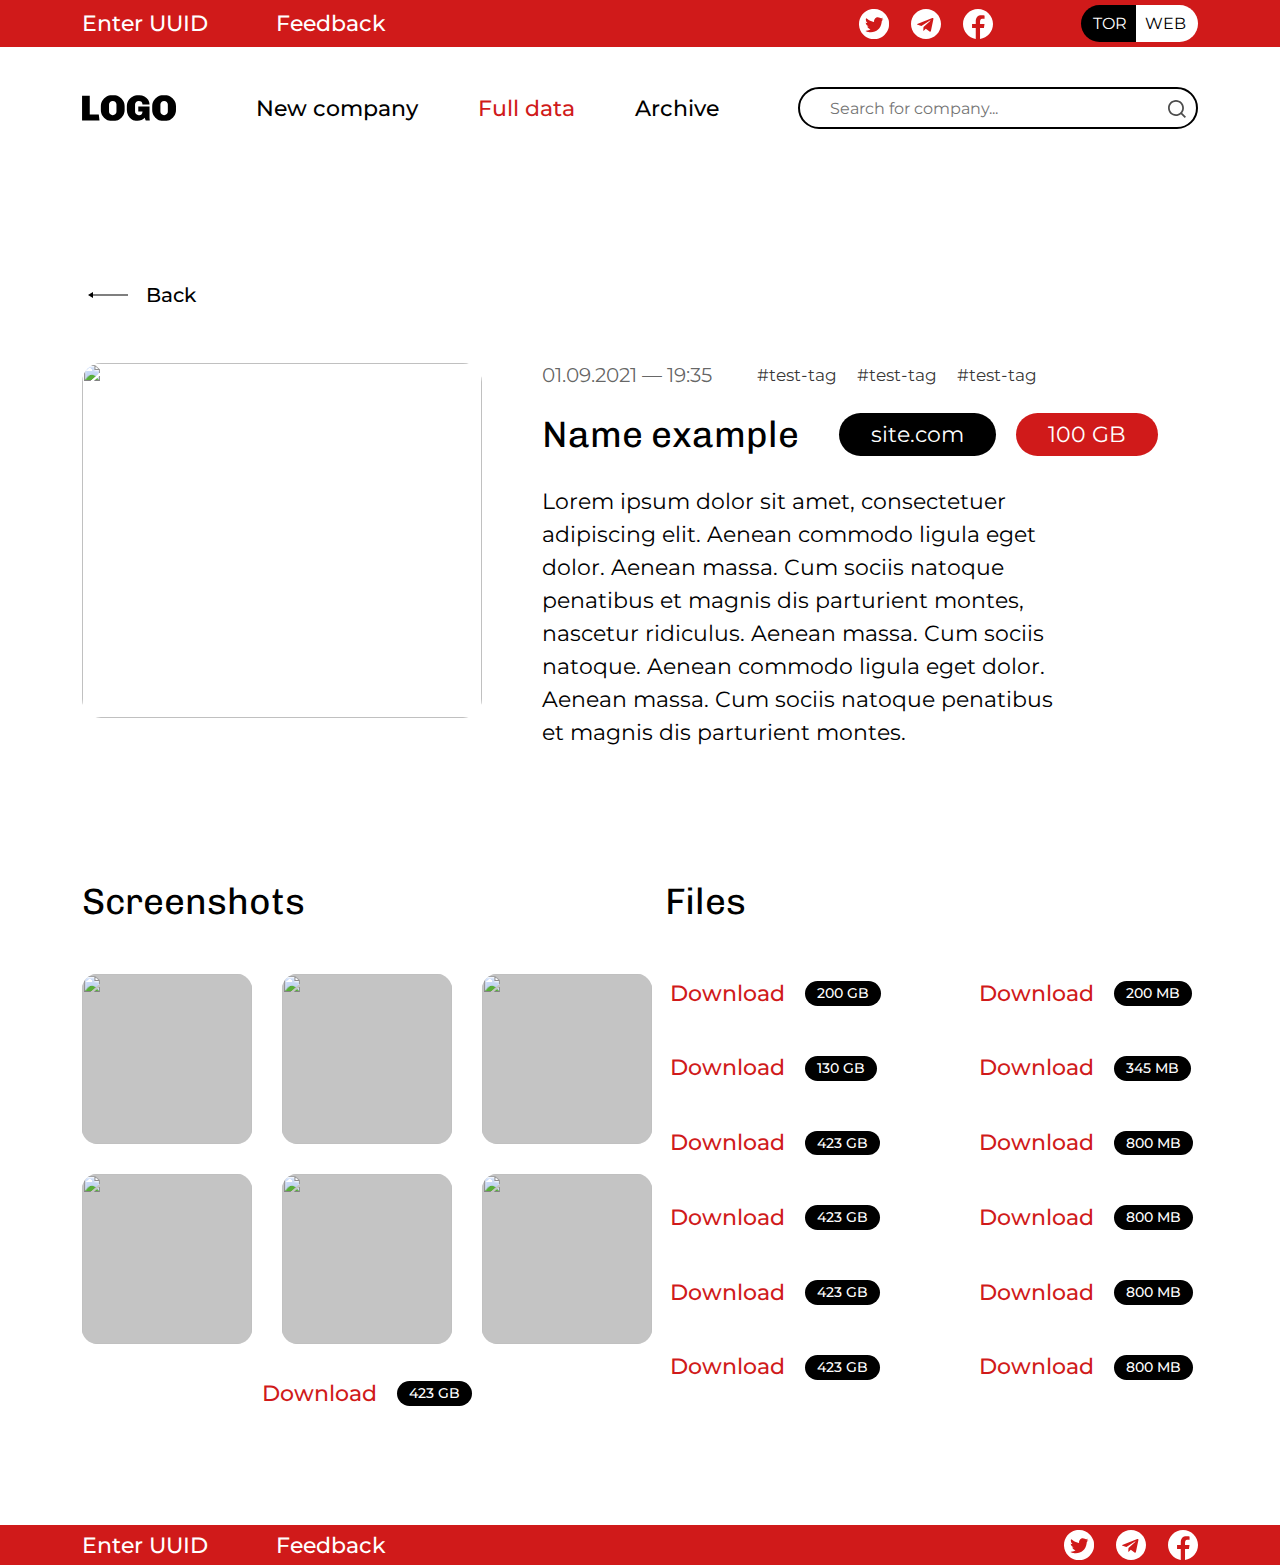
==== commit 3f1eac07: "фы" ====
--- a/index.html
+++ b/index.html
@@ -4,443 +4,260 @@
     <meta charset="UTF-8" />
     <meta http-equiv="X-UA-Compatible" content="IE=edge" />
     <link rel="stylesheet" href="./assets/css/reset.css" />
+    <link rel="stylesheet" href="./assets/css/bootstrap-grid.min.css" />
     <link rel="stylesheet" href="./assets/css/style.css" />
     <script src="https://ajax.googleapis.com/ajax/libs/jquery/3.1.1/jquery.min.js"></script>
-    <title>Fulix - Chat (support)</title>
+    <title>Fulix - News</title>
   </head>
-
   <body>
     <div class="wrapper">
       <header>
-        <div class="header-content wrp">
-          <div class="header-start">
-            <span>Feedback</span>
-          </div>
-          <div class="header-end">
-            <div class="header-socials">
-              <a href="#">
-                <img src="./assets/images/twitter.svg" alt="twitter" />
-              </a>
-              <a href="#">
-                <img src="./assets/images/telegram.svg" alt="telegram" />
-              </a>
-              <a href="#">
-                <img src="./assets/images/facebook.svg" alt="facebook" />
-              </a>
-            </div>
-            <div class="header-buttons">
-              <button class="b_tor">TOR</button>
-              <button class="b_web">WEB</button>
+        <div class="container">
+          <div class="row">
+            <div class="header-content">
+              <div class="header-start">
+                <a href="#">
+                  <span>Enter UUID</span>
+                </a>
+                <a href="#">
+                  <span>Feedback</span>
+                </a>
+              </div>
+              <div class="header-end">
+                <div class="header-socials">
+                  <a href="#">
+                    <img src="./assets/images/twitter.svg" alt="twitter" />
+                  </a>
+                  <a href="#">
+                    <img src="./assets/images/telegram.svg" alt="telegram" />
+                  </a>
+                  <a href="#">
+                    <img src="./assets/images/facebook.svg" alt="facebook" />
+                  </a>
+                </div>
+                <div class="header-buttons">
+                  <button class="b_tor">TOR</button>
+                  <button class="b_web">WEB</button>
+                </div>
+              </div>
             </div>
           </div>
         </div>
       </header>
-      <main class="chat">
-        <div class="chat-content wrp">
-          <div class="chat-head">
-            <img class="chat-head_img" src="./assets/images/Logo.svg" alt="" />
-            <label class="checkbox-red">
-              <input id="change" type="checkbox" />
-              <span
-                class="checkbox-red-switch"
-                data-label-on="SECTION"
-                data-label-off="CHAT"
-              ></span>
-            </label>
-          </div>
-          <div class="chat-body">
-            <div class="chats">
-              <div class="chats-head">
-                <form class="chats-search">
+      <main>
+        <div class="container">
+          <div class="row">
+            <div class="sub-header">
+              <div class="sh-start">
+                <img src="./assets/images/Logo.svg" alt="Logo" />
+              </div>
+              <div class="sh-midle">
+                <nav class="sh-midle-nav">
+                  <ul>
+                    <li class="sh-m-l"><a href="#">New company</a></li>
+                    <li class="sh-m-l m-l-active"><a href="#">Full data</a></li>
+                    <li class="sh-m-l"><a href="#">Archive</a></li>
+                  </ul>
+                </nav>
+              </div>
+              <div class="sh-end">
+                <form class="news-search">
                   <input
-                    class="chats-search_input"
+                    class="news-search_input"
                     type="text"
-                    placeholder="Search..."
+                    placeholder="Search for company..."
                   />
-                  <button class="chats-search_button" type="submit">
-                    <img src="./assets/images/search.svg" alt="">
+                  <button class="news-search_button" type="submit">
+                    <img src="./assets/images/n-search.svg" alt="" />
                   </button>
                 </form>
               </div>
-              <div class="chats-content">
-                <div id="tabsDiv">
-                  <ul class="ulClass" style="height: 300px">
-                    <li>
-                      <button
-                        class="linkClass"
-                        onclick="displayContent(event, 'chat1')"
-                      >
-                        <div class="subject_name online">Name</div>
-                        <div class="subject_preview">
-                          Lorem ipsum dolor sit amet, dolor sitconsectetuer
-                          adipiscing elit. Lorem ipsum dolor sit amet, dolor
-                          sitconsectetuer adipiscing elit. Lorem ipsum dolor sit
-                          amet, dolor sitconsectetuer adipiscing elit. Lorem
-                          ipsum dolor sit amet, dolor sitconsectetuer adipiscing
-                          elit. Lorem ipsum dolor sit amet, dolor
-                          sitconsectetuer adipiscing elit.
-                        </div>
-                      </button>
-                    </li>
-                    <li>
-                      <button
-                        class="linkClass"
-                        onclick="displayContent(event, 'chat2')"
-                      >
-                        <div class="subject_name">Name</div>
-                        <div class="subject_preview">
-                          Lorem ipsum dolor sit amet, dolor sitconsectetuer
-                          adipiscing elit. Lorem ipsum dolor sit amet, dolor
-                          sitconsectetuer adipiscing elit. Lorem ipsum dolor sit
-                          amet, dolor sitconsectetuer adipiscing elit. Lorem
-                          ipsum dolor sit amet, dolor sitconsectetuer adipiscing
-                          elit. Lorem ipsum dolor sit amet, dolor
-                          sitconsectetuer adipiscing elit.
-                        </div>
-                      </button>
-                    </li>
-                    <li>
-                      <button
-                        class="linkClass"
-                        onclick="displayContent(event, 'chat3')"
-                      >
-                        <div class="subject_name">Name</div>
-                        <div class="subject_preview">
-                          Lorem ipsum dolor sit amet, dolor sitconsectetuer
-                          adipiscing elit. Lorem ipsum dolor sit amet, dolor
-                          sitconsectetuer adipiscing elit. Lorem ipsum dolor sit
-                          amet, dolor sitconsectetuer adipiscing elit. Lorem
-                          ipsum dolor sit amet, dolor sitconsectetuer adipiscing
-                          elit. Lorem ipsum dolor sit amet, dolor
-                          sitconsectetuer adipiscing elit.
-                        </div>
-                      </button>
-                    </li>
-                    <li>
-                      <button
-                        class="linkClass"
-                        onclick="displayContent(event, 'chat4')"
-                      >
-                        <div class="subject_name online">Name</div>
-                        <div class="subject_preview">
-                          Lorem ipsum dolor sit amet, dolor sitconsectetuer
-                          adipiscing elit. Lorem ipsum dolor sit amet, dolor
-                          sitconsectetuer adipiscing elit. Lorem ipsum dolor sit
-                          amet, dolor sitconsectetuer adipiscing elit. Lorem
-                          ipsum dolor sit amet, dolor sitconsectetuer adipiscing
-                          elit. Lorem ipsum dolor sit amet, dolor
-                          sitconsectetuer adipiscing elit.
-                        </div>
-                      </button>
-                    </li>
-                    <li>
-                      <button
-                        class="linkClass"
-                        onclick="displayContent(event, 'chat5')"
-                      >
-                        <div class="subject_name online">Name</div>
-                        <div class="subject_preview">
-                          Lorem ipsum dolor sit amet, dolor sitconsectetuer
-                          adipiscing elit. Lorem ipsum dolor sit amet, dolor
-                          sitconsectetuer adipiscing elit. Lorem ipsum dolor sit
-                          amet, dolor sitconsectetuer adipiscing elit. Lorem
-                          ipsum dolor sit amet, dolor sitconsectetuer adipiscing
-                          elit. Lorem ipsum dolor sit amet, dolor
-                          sitconsectetuer adipiscing elit.
-                        </div>
-                      </button>
-                    </li>
-                    <li>
-                      <button
-                        class="linkClass"
-                        onclick="displayContent(event, 'chat6')"
-                      >
-                        <div class="subject_name online">Name</div>
-                        <div class="subject_preview">
-                          Lorem ipsum dolor sit amet, dolor sitconsectetuer
-                          adipiscing elit. Lorem ipsum dolor sit amet, dolor
-                          sitconsectetuer adipiscing elit. Lorem ipsum dolor sit
-                          amet, dolor sitconsectetuer adipiscing elit. Lorem
-                          ipsum dolor sit amet, dolor sitconsectetuer adipiscing
-                          elit. Lorem ipsum dolor sit amet, dolor
-                          sitconsectetuer adipiscing elit.
-                        </div>
-                      </button>
-                    </li>
-                  </ul>
-                </div>
-              </div>
-            </div>
-            <div class="chats-active">
-              <div id="chat1" class="contentClass">
-                <div class="timer">
-                  <div id="timer"></div>
-                </div>
-                <div class="subject-chat_headname">
-                  <h3>Example text</h3>
-                  <h4>example text</h4>
-                </div>
-                <div class="subject-chat_messenger">
-                  <div class="messenger_user m_message">
-                    <div class="message_head">
-                      <div class="message_name">Name</div>
-                      <div class="message_status">
-                        <img src="./assets/images/read.svg" alt="" />
-                      </div>
-                      <div class="message_time">10:42</div>
+            </div>
+            <div class="main-content">
+              <div class="m-back">
+                <a class="m-back-link" href="#">
+                  <button class="m-back-button">
+                    <img src="./assets/images/back-button.svg" alt="" />
+                    <p>Back</p>
+                  </button>
+                </a>
+              </div>
+              <div class="new-news-content">
+                <div class="n-n-c-start">
+                  <img
+                    src="https://images.unsplash.com/photo-1593642702821-c8da6771f0c6?ixid=MnwxMjA3fDF8MHxwaG90by1wYWdlfHx8fGVufDB8fHx8&ixlib=rb-1.2.1&auto=format&fit=crop&w=1332&q=80"
+                    alt=""
+                  />
+                </div>
+                <div class="n-n-c-end">
+                  <div class="n-n-c-e-timentags">
+                    <div class="n-n-c-e-t-time">01.09.2021 — 19:35</div>
+                    <div class="n-n-c-e-t-tags">
+                      <span class="n-n-c-e-t-t-tag">#test-tag</span>
+                      <span class="n-n-c-e-t-t-tag">#test-tag</span>
+                      <span class="n-n-c-e-t-t-tag">#test-tag</span>
                     </div>
-                    <div class="message_content">
-                      <div class="message_block">
-                        <p class="message_text">
-                          Lorem ipsum dolor sit amet, consectetuer adipiscing
-                          elit. Lorem ipsum dolor sit amet, consectetuer
-                          adipiscing elit. Lorem ipsum dolor sit amet,
-                          consectetuer adipiscing elit. Lorem ipsum dolor sit
-                          amet, consectetuer adipiscing.
-                        </p>
-                      </div>
+                  </div>
+                  <div class="n-n-c-e-namenmarks">
+                    <h2 class="n-n-c-e-n-name">Name example</h2>
+                    <div class="n-n-c-e-n-marks">
+                      <span class="n-n-c-e-n-m-mark mark">site.com</span>
+                      <span class="n-n-c-e-n-m-mark mark-red">100 GB</span>
                     </div>
                   </div>
-                  <div class="messenger_admin m_message">
-                    <div class="message_head">
-                      <div class="message_name">Support</div>
-                      <div class="message_status">
-                        <img src="./assets/images/read.svg" alt="" />
-                      </div>
-                      <div class="message_time">10:47</div>
-                    </div>
-                    <div class="message_content">
-                      <div class="message_block">
-                        <p class="message_text">
-                          Lorem ipsum dolor sit amet, consectetuer adipiscing
-                          elit. Lorem ipsum dolor sit amet, consectetuer
-                          adipiscing elit. Lorem ipsum dolor sit amet,
-                          consectetuer adipiscing elit. Lorem ipsum dolor sit
-                          amet, consectetuer adipiscing.
-                        </p>
-                      </div>
-                    </div>
-                  </div>
-                  <div class="messenger_user m_message">
-                    <div class="message_head">
-                      <div class="message_name">Name</div>
-                      <div class="message_status">
-                        <img src="./assets/images/send.svg" alt="" />
-                      </div>
-                      <div class="message_time">10:52</div>
-                    </div>
-                    <div class="message_content">
-                      <div class="message_block">
-                        <p class="message_text">
-                          Lorem ipsum dolor sit amet, consectetuer adipiscing
-                          elit. Lorem ipsum dolor sit amet, consectetuer
-                          adipiscing elit. Lorem ipsum dolor sit amet,
-                          consectetuer adipiscing elit. Lorem ipsum dolor sit
-                          amet, consectetuer adipiscing.
-                        </p>
-                      </div>
-                    </div>
-                  </div>
-                  <div class="messenger_user m_message">
-                    <div class="message_head">
-                      <div class="message_name">Name</div>
-                      <div class="message_status">
-                        <img src="./assets/images/error.svg" alt="" />
-                      </div>
-                      <div class="message_time">10:55</div>
-                    </div>
-                    <div class="message_content">
-                      <div class="message_block">
-                        <p class="message_text">Lorem ipsum dolor sit amet</p>
-                      </div>
-                    </div>
-                  </div>
-                </div>
-                <div class="subject-chat_input">
-                  <form class="messenger_field" action="">
-                    <label class="inp_file_label" for="inp_file">
-                      <img src="./assets/images/attach.svg" alt="" />
-                    </label>
-                    <input
-                      class="messenger_input__file"
-                      type="file"
-                      id="inp_file"
-                      name="inp_file"
-                    />
-                    <input
-                      class="messenger_input"
-                      type="text"
-                      placeholder="Write message..."
-                    />
-                    <button class="messenger_input__sendbutton" type="submit">
-                      <img src="./assets/images/m_i_b.svg" alt="" />
-                    </button>
-                  </form>
-                </div>
-              </div>
-              <div id="chat2" class="contentClass">
-                <h3>Practice</h3>
-                <p>
-                  Lorem ipsum dolor sit amet, consectetur adipiscing elit, sed
-                  do eiusmod tempor incididunt ut labore et dolore magna aliqua.
-                  Fringilla urna porttitor rhoncus dolor purus non enim praesent
-                  elementum. Facilisis sed odio morbi quis commodo odio aenean
-                  sed. Vulputate eu scelerisque felis imperdiet proin fermentum
-                  leo vel. At augue eget arcu dictum varius duis at consectetur
-                  lorem. Cursus risus at ultrices mi tempus imperdiet nulla
-                  malesuada. Facilisis magna etiam tempor orci eu. Velit
-                  dignissim sodales ut eu. Augue neque gravida in fermentum et
-                  sollicitudin ac orci phasellus. Mi proin sed libero enim sed
-                  faucibus turpis in eu. Mauris ultrices eros in cursus turpis
-                  massa tincidunt. Eu scelerisque felis imperdiet proin
-                  fermentum. Egestas sed tempus urna et pharetra pharetra massa.
-                  Tortor dignissim convallis aenean et tortor at risus viverra.
-                  Vitae purus faucibus ornare suspendisse. Cras ornare arcu dui
-                  vivamus.
-                </p>
-              </div>
-              <div id="chat3" class="contentClass">
-                <h3>Elfifsd</h3>
-                <p>
-                  Eleifend mi in nulla posuere sollicitudin. Sed arcu non odio
-                  euismod lacinia. Interdum consectetur libero id faucibus nisl.
-                  Aenean pharetra magna ac placerat vestibulum lectus mauris
-                  ultrices. Iaculis nunc sed augue lacus viverra vitae. Nulla
-                  facilisi morbi tempus iaculis urna id. Nulla at volutpat diam
-                  ut venenatis tellus. Fringilla urna porttitor rhoncus dolor
-                  purus non. Id eu nisl nunc mi. Ut etiam sit amet nisl purus in
-                  mollis nunc sed. Lacus laoreet non curabitur gravida arcu ac
-                  tortor dignissim convallis. Arcu non sodales neque sodales.
-                  Feugiat scelerisque varius morbi enim nunc faucibus. Bibendum
-                  at varius vel pharetra vel. Massa vitae tortor condimentum
-                  lacinia quis. Adipiscing tristique risus nec feugiat in
-                  fermentum posuere urna. A lacus vestibulum sed arcu non odio
-                  euismod lacinia at. Tincidunt arcu non sodales neque sodales
-                  ut etiam.
-                </p>
-              </div>
-              <div id="chat4" class="contentClass">
-                <h3>Greedy Algorithms</h3>
-                <p>
-                  Non consectetur a erat nam at lectus. Ultricies lacus sed
-                  turpis tincidunt. Orci eu lobortis elementum nibh tellus
-                  molestie nunc non. Ultrices in iaculis nunc sed augue. Cras
-                  sed felis eget velit aliquet sagittis. Amet est placerat in
-                  egestas erat imperdiet. Dictum sit amet justo donec enim diam
-                  vulputate ut. Ornare suspendisse sed nisi lacus sed viverra
-                  tellus in hac. Sem nulla pharetra diam sit amet nisl. Mattis
-                  rhoncus urna neque viverra justo nec ultrices. Augue mauris
-                  augue neque gravida in fermentum et sollicitudin. Vulputate
-                  odio ut enim blandit volutpat. At in tellus integer feugiat
-                  scelerisque varius morbi. Morbi tristique senectus et netus et
-                  malesuada. Donec pretium vulputate sapien nec sagittis aliquam
-                  malesuada bibendum arcu. Id venenatis a condimentum vitae
-                  sapien pellentesque. Vitae ultricies leo integer malesuada
-                  nunc vel. Fermentum et sollicitudin ac orci phasellus egestas
-                  tellus rutrum. Vel pretium lectus quam id leo in vitae. Nisl
-                  purus in mollis nunc sed id semper.
-                </p>
-              </div>
-              <div id="chat5" class="contentClass">
-                <h3>Greedy Algorithms</h3>
-                <p>
-                  Ut diam quam nulla porttitor massa id neque. Urna nunc id
-                  cursus metus aliquam eleifend mi. Fermentum posuere urna nec
-                  tincidunt praesent. Eget gravida cum sociis natoque penatibus
-                  et magnis. Convallis tellus id interdum velit laoreet id
-                  donec. Facilisis volutpat est velit egestas. In est ante in
-                  nibh. Integer enim neque volutpat ac. Orci eu lobortis
-                  elementum nibh tellus molestie nunc non blandit. Ac orci
-                  phasellus egestas tellus rutrum tellus pellentesque eu.
-                  Senectus et netus et malesuada fames.
-                </p>
-              </div>
-              <div id="chat6" class="contentClass">
-                <h3>Greedy Algorithms</h3>
-                <p>
-                  Congue quisque egestas diam in arcu. Venenatis a condimentum
-                  vitae sapien pellentesque habitant morbi tristique. In arcu
-                  cursus euismod quis viverra nibh cras pulvinar. In cursus
-                  turpis massa tincidunt. Consectetur purus ut faucibus
-                  pulvinar. Fusce ut placerat orci nulla pellentesque dignissim
-                  enim sit amet. Augue mauris augue neque gravida in fermentum
-                  et sollicitudin. Arcu odio ut sem nulla pharetra diam sit
-                  amet. Pulvinar pellentesque habitant morbi tristique senectus.
-                  Aliquam id diam maecenas ultricies mi eget mauris. Facilisi
-                  morbi tempus iaculis urna id volutpat lacus laoreet non.
-                  Gravida dictum fusce ut placerat. Sed lectus vestibulum mattis
-                  ullamcorper velit sed ullamcorper morbi tincidunt. Eleifend
-                  quam adipiscing vitae proin sagittis. Sit amet consectetur
-                  adipiscing elit ut aliquam purus sit amet. Urna id volutpat
-                  lacus laoreet non curabitur gravida. Euismod nisi porta lorem
-                  mollis. Cursus in hac habitasse platea dictumst quisque
-                  sagittis.
-                </p>
+                  <div class="n-n-c-e-text">
+                    <p>
+                      Lorem ipsum dolor sit amet, consectetuer adipiscing elit.
+                      Aenean commodo ligula eget dolor. Aenean massa. Cum sociis
+                      natoque penatibus et magnis dis parturient montes,
+                      nascetur ridiculus. Aenean massa. Cum sociis natoque.
+                      Aenean commodo ligula eget dolor. Aenean massa. Cum sociis
+                      natoque penatibus et magnis dis parturient montes.
+                    </p>
+                  </div>
+                </div>
+              </div>
+              <div class="m-imgsnfiles">
+                <div class="m-i-start">
+                  <h2 class="m-i-s-head">Screenshots</h2>
+                  <div class="m-i-s-imgs">
+                    <a class="m-i-s-i-imglink" href="#">
+                      <img
+                        class="m-i-s-i-i-img"
+                        src="https://sun1-25.userapi.com/s/v1/if1/CSGRz62zs47bx5t0ln0wVJWuRyblhrUEU1Osnet0gupJsz5vmksRixlM7QBTMmOHpGsOwLq6.jpg?size=200x0&quality=96&crop=128,0,769,769&ava=1"
+                        alt=""
+                      />
+                    </a>
+                    <a class="m-i-s-i-imglink" href="#">
+                      <img
+                        class="m-i-s-i-i-img"
+                        src="https://www.goodfreephotos.com/cache/united-states/alaska/other-alaska/view-of-wrst-mountain_200_w200_h200_cw200_ch200_thumb.jpg?cached=1558211448"
+                        alt=""
+                      />
+                    </a>
+                    <a class="m-i-s-i-imglink" href="#">
+                      <img
+                        class="m-i-s-i-i-img"
+                        src="https://fromhomeandback.boardingarea.com/wp-content/uploads/2017/05/alaska-1980933_1920-200x200.jpg"
+                        alt=""
+                      />
+                    </a>
+                    <a class="m-i-s-i-imglink" href="#">
+                      <img
+                        class="m-i-s-i-i-img"
+                        src="https://www.goodfreephotos.com/cache/united-states/alaska/other-alaska/donoho-basin-landscape_200_w200_h200_cw200_ch200_thumb.jpg?cached=1558209784"
+                        alt=""
+                      />
+                    </a>
+                    <a class="m-i-s-i-imglink" href="#">
+                      <img
+                        class="m-i-s-i-i-img"
+                        src="https://pp.userapi.com/c841323/v841323250/46a7e/1XDmu9WxJL4.jpg?ava=1"
+                        alt=""
+                      />
+                    </a>
+                    <a class="m-i-s-i-imglink" href="#">
+                      <img
+                        class="m-i-s-i-i-img"
+                        src="https://i.pinimg.com/736x/fb/b8/e8/fbb8e8d9532f8abb13af44e440b664c1--alaska-adventures-juneau-alaska.jpg"
+                        alt=""
+                      />
+                    </a>
+                  </div>
+                  <div class="m-i-s-dwn">
+                    <a href="#">
+                      <p>Download</p>
+                      <span class="dwn-mark">423 GB</span>
+                    </a>
+                  </div>
+                </div>
+                <div class="m-i-end">
+                  <h2 class="m-i-e-head">Files</h2>
+                  <div class="m-i-e-dwn">
+                    <a href="#">
+                      <p>Download</p>
+                      <span class="dwn-mark">200 GB</span>
+                    </a>
+                    <a href="#">
+                      <p>Download</p>
+                      <span class="dwn-mark">200 MB</span>
+                    </a>
+                    <a href="#">
+                      <p>Download</p>
+                      <span class="dwn-mark">130 GB</span>
+                    </a>
+                    <a href="#">
+                      <p>Download</p>
+                      <span class="dwn-mark">345 MB</span>
+                    </a>
+                    <a href="#">
+                      <p>Download</p>
+                      <span class="dwn-mark">423 GB</span>
+                    </a>
+                    <a href="#">
+                      <p>Download</p>
+                      <span class="dwn-mark">800 MB</span>
+                    </a>
+                    <a href="#">
+                      <p>Download</p>
+                      <span class="dwn-mark">423 GB</span>
+                    </a>
+                    <a href="#">
+                      <p>Download</p>
+                      <span class="dwn-mark">800 MB</span>
+                    </a>
+                    <a href="#">
+                      <p>Download</p>
+                      <span class="dwn-mark">423 GB</span>
+                    </a>
+                    <a href="#">
+                      <p>Download</p>
+                      <span class="dwn-mark">800 MB</span>
+                    </a>
+                    <a href="#">
+                      <p>Download</p>
+                      <span class="dwn-mark">423 GB</span>
+                    </a>
+                    <a href="#">
+                      <p>Download</p>
+                      <span class="dwn-mark">800 MB</span>
+                    </a>
+                  </div>
+                </div>
               </div>
             </div>
           </div>
         </div>
       </main>
       <footer>
-        <div class="header-content wrp">
-          <div class="header-start">
-            <span>Feedback</span>
-          </div>
-          <div class="header-end">
-            <div class="header-socials">
-              <a href="#">
-                <img src="./assets/images/twitter.svg" alt="twitter" />
-              </a>
-              <a href="#">
-                <img src="./assets/images/telegram.svg" alt="telegram" />
-              </a>
-              <a href="#">
-                <img src="./assets/images/facebook.svg" alt="facebook" />
-              </a>
+        <div class="container">
+          <div class="row">
+            <div class="header-content">
+              <div class="header-start">
+                <a href="#">
+                  <span>Enter UUID</span>
+                </a>
+                <a href="#">
+                  <span>Feedback</span>
+                </a>
+              </div>
+              <div class="header-end">
+                <div class="header-socials">
+                  <a href="#">
+                    <img src="./assets/images/twitter.svg" alt="twitter" />
+                  </a>
+                  <a href="#">
+                    <img src="./assets/images/telegram.svg" alt="telegram" />
+                  </a>
+                  <a href="#">
+                    <img src="./assets/images/facebook.svg" alt="facebook" />
+                  </a>
+                </div>
+              </div>
             </div>
           </div>
         </div>
       </footer>
     </div>
   </body>
-  <script>
-    $(window).keyup(function (e) {
-      var target = $(".checkbox-red input:focus");
-      if (e.keyCode == 9 && $(target).length) {
-        $(target).parent().addClass("focused");
-      }
-    });
-    // change.onclick = function () {
-    //   window.location.href = "https://google.com";
-    // };
-    $(".checkbox-red input").focusout(function () {
-      $(this).parent().removeClass("focused");
-    });
-    function displayContent(event, contentNameID) {
-      let content = document.getElementsByClassName("contentClass");
-      let totalCount = content.length;
-
-      // Loop through the content class
-      // and hide the tabs first
-      for (let count = 0; count < totalCount; count++) {
-        content[count].style.display = "none";
-      }
-
-      let links = document.getElementsByClassName("linkClass");
-      totalLinks = links.length;
-
-      // Loop through the links and
-      // remove the active class
-      for (let count = 0; count < totalLinks; count++) {
-        links[count].classList.remove("active");
-      }
-
-      // Display the current tab
-      document.getElementById(contentNameID).style.display = "block";
-
-      // Add the active class to the current tab
-      event.currentTarget.classList.add("active");
-    }
-  </script>
-  <script src="./assets/js/timer.js" prefer></script>
 </html>
--- a/assets/css/style.css
+++ b/assets/css/style.css
@@ -11,10 +11,8 @@
 
 html {
   font-family: 'Montserrat', sans-serif;
-  /* font-family: 'Chivo', sans-serif; */
   font-size: 16px;
 }
-
 
 button {
   font-family: inherit;
@@ -26,52 +24,10 @@
   flex-direction: column;
 }
 
-.wrp {
-  width: 1200px;
-  text-align: left;
-  margin: 0 auto;
-}
-
-@media (max-width:1400px) {
-  .wrp {
-    width: 960px;
-  }
-
-  .chat-body {
-    width: 85%;
-  }
-
-  .chat-head {
-    width: 85%;
-  }
-
-  html {
-    font-size: 12px;
-  }
-}
-
-@media (max-width:1200px) {
-  .wrp {
-    width: 800px;
-  }
-
-  html {
-    font-size: 10px;
-  }
-}
-
-@media (max-width:1000px) {
-  .wrp {
-    width: 650px;
-  }
-
-  html {
-    font-size: 8px;
-  }
-}
-
 main {
   flex: 1 1 auto;
+  /* display: flex;
+  align-items: center; */
 }
 
 header {
@@ -80,7 +36,7 @@
 }
 
 footer {
-  padding: 0.5625rem 0;
+  padding: 0.3125rem 0;
   background: #D01A1A;
 }
 
@@ -91,23 +47,20 @@
   color: #FFFFFF;
 }
 
-.header-end {
-  display: flex;
-  align-items: center;
-}
-
-.header-content {
-  display: flex;
-  justify-content: space-between;
-  align-items: center;
+.header-start a {
+  text-decoration: none;
+}
+
+.header-start a:first-child {
+  margin-right: 4rem;
+}
+
+.header-start span:hover {
+  text-decoration-line: underline;
 }
 
 .header-socials {
   display: flex;
-}
-
-.header-socials img {
-  width: 1.875rem;
 }
 
 .header-socials a {
@@ -117,6 +70,21 @@
 
 .header-socials a:last-child {
   margin-right: 0;
+}
+
+.header-socials img {
+  width: 1.875rem;
+}
+
+.header-content {
+  display: flex;
+  justify-content: space-between;
+  align-items: center;
+}
+
+.header-end {
+  display: flex;
+  align-items: center;
 }
 
 .header-buttons {
@@ -128,6 +96,7 @@
   background: #000000;
   border: none;
   padding: 0.5625rem;
+  padding-left: 0.5625rem;
   padding-left: 0.75rem;
   border-radius: 4.625rem 0px 0px 4.625rem;
   color: #FFFFFF;
@@ -137,145 +106,66 @@
   background: #FFFFFF;
   border: none;
   padding: 0.5625rem;
+  padding-right: 0.5625rem;
   padding-right: 0.75rem;
   border-radius: 0 4.625rem 4.625rem 0;
   color: #000000;
 }
 
-main.chat {
-  margin-top: 6.125rem;
-}
-
-.chat-content {
-  display: flex;
-  flex-direction: column;
-  align-items: center;
-}
-
-.chat-head {
-  display: flex;
-  align-items: center;
-  width: 90%;
-}
-
-.chat-head_img {
-  width: 12rem;
-  margin-right: 7.375rem;
-}
-
-.checkbox-red {
-  display: inline-block;
-  line-height: 1.75rem;
+.sub-header {
+  margin-top: 2.5rem;
+  display: flex;
+  justify-content: space-between;
+  align-items: center;
+}
+
+.sh-start img {
+  width: 5.875rem;
+}
+
+.sh-midle-nav ul {
+  display: flex;
+}
+
+.sh-m-l a {
+  font-weight: 500;
+  font-size: 1.375rem;
+  line-height: 1.6875rem;
+  color: #000000;
+  text-decoration: none;
+}
+
+.sh-m-l a:hover {
+  text-decoration: underline;
+}
+
+.sh-m-l.m-l-active a {
+  color: #D01A1A;
+}
+
+.sh-midle-nav li:nth-child(2) {
+  margin: 0 3.75rem;
+}
+
+.news-search {
   position: relative;
-  user-select: none;
-  height: 3.9375rem;
-}
-
-.checkbox-red .checkbox-red-switch {
-  display: inline-block;
-  height: 3.875rem;
-  width: 15.2rem;
-  box-sizing: border-box;
-  position: relative;
-  border-radius: 1.1875rem;
-  background: RGB(231, 141, 141);
-  transition: background-color 0.3s cubic-bezier(0, 1, 0.5, 1);
-}
-
-.checkbox-red .checkbox-red-switch:before {
-  content: attr(data-label-on);
-  display: inline-block;
-  box-sizing: border-box;
-  width: auto;
-  padding: 0 0.75rem;
-  position: absolute;
-  top: 1.438rem;
-  left: 7.688rem;
-  text-transform: uppercase;
-  text-align: center;
-  font-size: 1.2rem;
-  line-height: 1.125rem;
-  color: #FFFFFF;
-}
-
-.checkbox-red .checkbox-red-switch:after {
-  content: attr(data-label-off);
-  display: inline-block;
-  box-sizing: border-box;
-  width: auto;
-  padding: 1.3125rem 1.9375rem;
-  border-radius: 1.1875rem;
-  position: absolute;
-  z-index: 5;
-  text-transform: uppercase;
-  text-align: center;
-  background: white;
-  font-size: 1.2rem;
-  line-height: 1.125rem;
-  border: 1px solid #D01A1A;
-  color: #D01A1A;
-  transition: transform 0.3s cubic-bezier(0, 1, 0.5, 1);
-}
-
-.checkbox-red input[type="checkbox"] {
-  display: block;
-  width: 0;
-  height: 0;
-  position: absolute;
-  z-index: -1;
-  opacity: 0;
-}
-
-.checkbox-red input[type="checkbox"]:checked+.checkbox-red-switch:before {
-  content: attr(data-label-off);
-  left: 1.25rem;
-}
-
-.checkbox-red input[type="checkbox"]:checked+.checkbox-red-switch:after {
-  content: attr(data-label-on);
-  transform: translate3d(5.813rem, 0, 0);
-}
-
-.checkbox-red input[type="checkbox"]:not(:disabled)+.checkbox-red-switch:hover {
-  cursor: pointer;
-}
-
-.chat-body {
-  margin-top: 5.25rem;
-  display: flex;
-  margin-bottom: 3.25rem;
-  width: 90%;
-}
-
-.chats {
-  width: 34.0625rem;
-  background: #000000;
-  border-radius: 0.875rem 0 0 0.875rem;
-}
-
-.chats-head {
-  width: 26.0625rem;
-  padding: 2.125rem 2.35rem;
-}
-
-.chats-search {
-  position: relative;
-}
-
-.chats-search_input {
+}
+
+.news-search_input {
   font-family: inherit;
   width: 100%;
   height: 2.625rem;
   padding-left: 1.875rem;
   padding-right: 2.875rem;
-  border: 2px solid #ffffffc0;
+  border: 2px solid #000000;
   border-radius: 5.125rem;
   background: none;
   outline: none;
-  color: #9E9C9C;
-}
-
-.chats-search_button {
+  color: #000000c4;
+  min-width: 400px;
+}
+
+.news-search_button {
   position: absolute;
   top: 0;
   right: 0px;
@@ -287,294 +177,201 @@
   cursor: pointer;
 }
 
-.chats-search_button img {
-  width: 1.0625rem;
-}
-
-.chats-content {
-  height: 37rem;
-  overflow: auto;
-  color-scheme: dark;
-}
-
-.chats-active {
-  border: 0.1875rem solid #000000;
-  border-radius: 0 1.1875rem 1.1875rem 0;
-  width: 100%;
-  border-left: none;
-}
-
-#tabsDiv {
-  /* border: 2px solid #c0c0c0; */
-}
-
-#tabsDiv ul {
-  /* padding: 0px 0.3125rem; */
-}
-
-#tabsDiv li {
-  height: 6rem;
-}
-
-#tabsDiv button {
-  float: left;
+.main-content {
+  margin-top: 9.375rem;
+  margin-bottom: 7rem;
+}
+
+.m-back-link {
+  text-decoration: none;
+  display: inline-block;
+}
+
+.m-back-button {
+  display: flex;
+  background: none;
   border: none;
-  background-color: #f1f0f4;
-}
-
-#tabsDiv button {
-  display: block;
-  background-color: inherit;
-  color: black;
-  padding: 0.8rem 2.35rem;
-  width: 100%;
-  text-align: left;
-  cursor: pointer;
-  background: rgba(255, 255, 255, 0.25);
-}
-
-#tabsDiv button:hover {
-  background-color: #d1d1d1;
-}
-
-#tabsDiv button.active {
-  background-color: #D01A1A;
-}
-
-.contentClass {
-  display: none;
-  /* padding: 0px 15px; */
-  border-style: none;
-  height: 100%;
-}
-
-.subject_name {
-  font-weight: 600;
+  font-weight: 500;
+  font-size: 20px;
+  line-height: 150%;
+  color: #000000;
+}
+
+.m-back-button :first-child {
+  margin-right: 1.125rem;
+}
+
+.new-news-content {
+  margin-top: 3.125rem;
+  display: flex;
+}
+
+.n-n-c-start {
+  margin-right: 3.75rem;
+}
+
+.n-n-c-start img {
+  height: 22.1875rem;
+  width: 25rem;
+  object-fit: cover;
+  border-radius: 19px;
+}
+
+.n-n-c-e-timentags {
+  display: flex;
+  align-items: center;
+  white-space: nowrap;
+}
+
+.n-n-c-e-t-time {
   font-size: 1.25rem;
-  line-height: 100%;
+  line-height: 1.5rem;
+  color: #0000009e;
+  margin-right: 2.1875rem;
+}
+
+.n-n-c-e-t-tags {
+  display: flex;
+  align-items: center;
+}
+
+.n-n-c-e-t-t-tag {
+  margin: 0 0.625rem;
+  font-size: 1.0625rem;
+  line-height: 1.3125rem;
+  color: #000000ce;
+}
+
+.n-n-c-e-namenmarks {
+  margin-top: 1.5625rem;
+  display: flex;
+  align-items: center;
+}
+
+.n-n-c-e-n-name {
+  font-family: Chivo;
+  font-style: normal;
+  font-weight: normal;
+  font-size: 2.3rem;
+  line-height: 2.8rem;
+  color: #000000;
+  margin-right: 1.875rem;
+}
+
+.n-n-c-e-n-marks {
+  display: flex;
+}
+
+.n-n-c-e-n-m-mark {
+  border-radius: 61px;
+  padding: 0.4375rem 2rem;
+  font-size: 1.375rem;
+  line-height: 135%;
   color: #FFFFFF;
-  position: relative;
-  margin-bottom: 0.5625rem;
-}
-
-.subject_preview {
-  display: -webkit-box;
-  font-size: 0.95rem;
-  line-height: 118%;
+  margin: 0 10px;
+  white-space: nowrap;
+}
+
+.mark {
+  background: #000000;
+}
+
+.mark-red {
+  background: #D01A1A;
+}
+
+.n-n-c-e-text {
+  margin-top: 1.7625rem;
+  font-size: 1.375rem;
+  line-height: 150%;
+  color: #000000;
+  width: 80%;
+}
+
+.m-imgsnfiles {
+  display: flex;
+  margin-top: 8.125rem;
+  justify-content: space-between;
+}
+
+.m-i-s-head,
+.m-i-e-head {
+  font-family: Chivo;
+  font-style: normal;
+  font-weight: normal;
+  font-size: 2.3rem;
+  line-height: 2.8rem;
+  color: #000000;
+  margin-bottom: 3.125rem;
+}
+
+.m-i-s-imgs {
+  /* display: flex;
+  flex-wrap: wrap; */
+  display: grid;
+  grid-template-columns: 1fr 1fr 1fr;
+  grid-template-rows: 1fr 1fr;
+  gap: 30px 30px;
+  grid-template-areas: ". . ."
+    ". . .";
+}
+
+.m-i-s-i-imglink {
+  background: #c4c4c4;
+  border-radius: 15px;
+  display: inline-block;
+  width: 10.625rem;
+  height: 10.625rem;
+}
+
+.m-i-s-i-i-img {
+  object-fit: cover;
+  width: 10.625rem;
+  height: 10.625rem;
+  border-radius: 15px
+}
+
+.m-i-s-dwn {
+  display: flex;
+  justify-content: center;
+  margin-top: 1.875rem;
+}
+
+.m-i-e-dwn {
+  display: grid;
+  grid-template-columns: 1fr 1fr;
+  grid-template-rows: 1fr 1fr;
+  gap: 2.1875rem 5.3125rem;
+  grid-template-areas: ". ."
+    ". .";
+}
+
+.m-i-s-dwn a,
+.m-i-e-dwn a {
+  display: flex;
+  align-items: center;
+  white-space: nowrap;
+  width: min-content;
+  text-decoration: none;
+  padding: 0.3125rem;
+}
+
+.m-i-s-dwn a p,
+.m-i-e-dwn a p {
+  font-weight: 500;
+  font-size: 1.375rem;
+  line-height: 135%;
+  color: #D01A1A;
+  margin-right: 1.25rem;
+}
+
+.m-i-s-dwn span,
+.m-i-e-dwn span {
+  background: #000000;
+  border-radius: 100px;
+  padding: 3px 12px;
+  font-weight: 500;
+  font-size: 0.875rem;
+  line-height: 135%;
   color: #FFFFFF;
-  -webkit-line-clamp: 2;
-  -webkit-box-orient: vertical;
-  overflow: hidden;
-  text-overflow: ellipsis;
-}
-
-.subject_name::after {
-  content: "";
-  background-color: #9B9B9B;
-  border-radius: 3.125rem;
-  width: 0.8125rem;
-  height: 0.8125rem;
-  position: absolute;
-  top: 24%;
-  margin-left: 0.875rem;
-}
-
-.subject_name.online::after {
-  background-color: #59FF56;
-}
-
-.timer {
-  padding: 2.5rem;
-}
-
-#timer {
-  font-weight: 600;
-  font-size: 1.15rem;
-  line-height: 140%;
-  color: #000000;
-  white-space: nowrap;
-  display: flex;
-  justify-content: center;
-}
-
-#timer span {
-  padding: 0 2.3rem;
-}
-
-.timer ::after {
-  position: absolute;
-  top: 100%;
-  left: 50%;
-  transform: translate(-50%);
-  font-size: 1.05rem;
-  line-height: 150%;
-  text-transform: uppercase;
-  color: #000000;
-}
-
-.t_date,
-.t_hour,
-.t_min,
-.t_sec {
-  position: relative;
-}
-
-.t_date::after {
-  content: 'DAYS';
-}
-
-.t_hour::after {
-  content: 'HOURS';
-}
-
-.t_min::after {
-  content: 'MINUTES';
-}
-
-.t_sec::after {
-  content: 'SECONDS';
-}
-
-.subject-chat_headname {
-  text-align: center;
-  margin-top: 0.875rem;
-  margin-bottom: 1.5rem;
-}
-
-.subject-chat_headname h3 {
-  font-weight: 600;
-  font-size: 1.4375rem;
-  line-height: 100%;
-  color: #000000;
-  margin-bottom: 0.625rem;
-}
-
-.subject-chat_headname h4 {
-  font-size: 1.0625rem;
-  line-height: 100%;
-  color: #000000;
-}
-
-.subject-chat_messenger {
-  padding: 0 3.125rem;
-  overflow: auto;
-  height: 24.8rem;
-}
-
-.message_head {
-  display: flex;
-  align-items: center;
-  margin-bottom: 1rem;
-}
-
-.m_message {
-  margin-bottom: 3rem;
-}
-
-.m_message .message_name {
-  font-weight: 600;
-  font-size: 1.25rem;
-  line-height: 100%;
-  color: #000000;
-}
-
-.message_status img {
-  width: 1.375rem;
-}
-
-.messenger_admin .message_head {
-  flex-direction: row-reverse;
-}
-
-.messenger_user .message_name {
-  margin-right: 1.125rem;
-}
-
-.messenger_admin .message_name {
-  margin-left: 1.125rem;
-}
-
-.messenger_user .message_status {
-  margin-right: 1.8125rem;
-}
-
-.messenger_admin .message_status {
-  margin-left: 1.8125rem;
-}
-
-.message_time {
-  font-size: 0.95rem;
-  line-height: 150%;
-  color: #000000;
-  opacity: 0.5;
-}
-
-.message_block {
-  background: rgba(215, 215, 215, 0.5);
-  padding: 1rem 1.275rem;
-}
-
-.messenger_user .message_block {
-  border-radius: 0px 1.1875rem 1.1875rem 1.1875rem;
-}
-
-.messenger_admin .message_block {
-  border-radius: 1.1875rem 0px 1.1875rem 1.1875rem;
-}
-
-.message_text {
-  font-size: 0.95rem;
-  line-height: 150%;
-  color: #000000;
-}
-
-.messenger_field {
-  position: relative;
-  padding: 0 4.25rem 0 3.125rem;
-}
-
-.messenger_input {
-  border: 1.5px solid #000000;
-  border-radius: 1.1875rem;
-  font-family: inherit;
-  font-size: 0.95rem;
-  line-height: 3rem;
-  padding-left: 4.375rem;
-  padding-right: 4.375rem;
-  width: 100%;
-}
-
-.messenger_input__sendbutton {
-  border: none;
-  background: none;
-  position: absolute;
-  top: 0;
-  right: 4.3125rem;
-  padding: 0.95rem;
-}
-
-.inp_file_label {
-  position: absolute;
-  padding: 0.95rem;
-  cursor: pointer;
-}
-
-.inp_file_label img,
-.messenger_input__sendbutton img {
-  width: 1.25rem;
-}
-
-.inp_file_label button {
-  border: none;
-  background: none;
-}
-
-.messenger_input__file {
-  opacity: 0;
-  visibility: hidden;
-  position: absolute;
-}
-
-.subject-chat_input {
-  padding: 1.5rem 0 1.5rem 0;
 }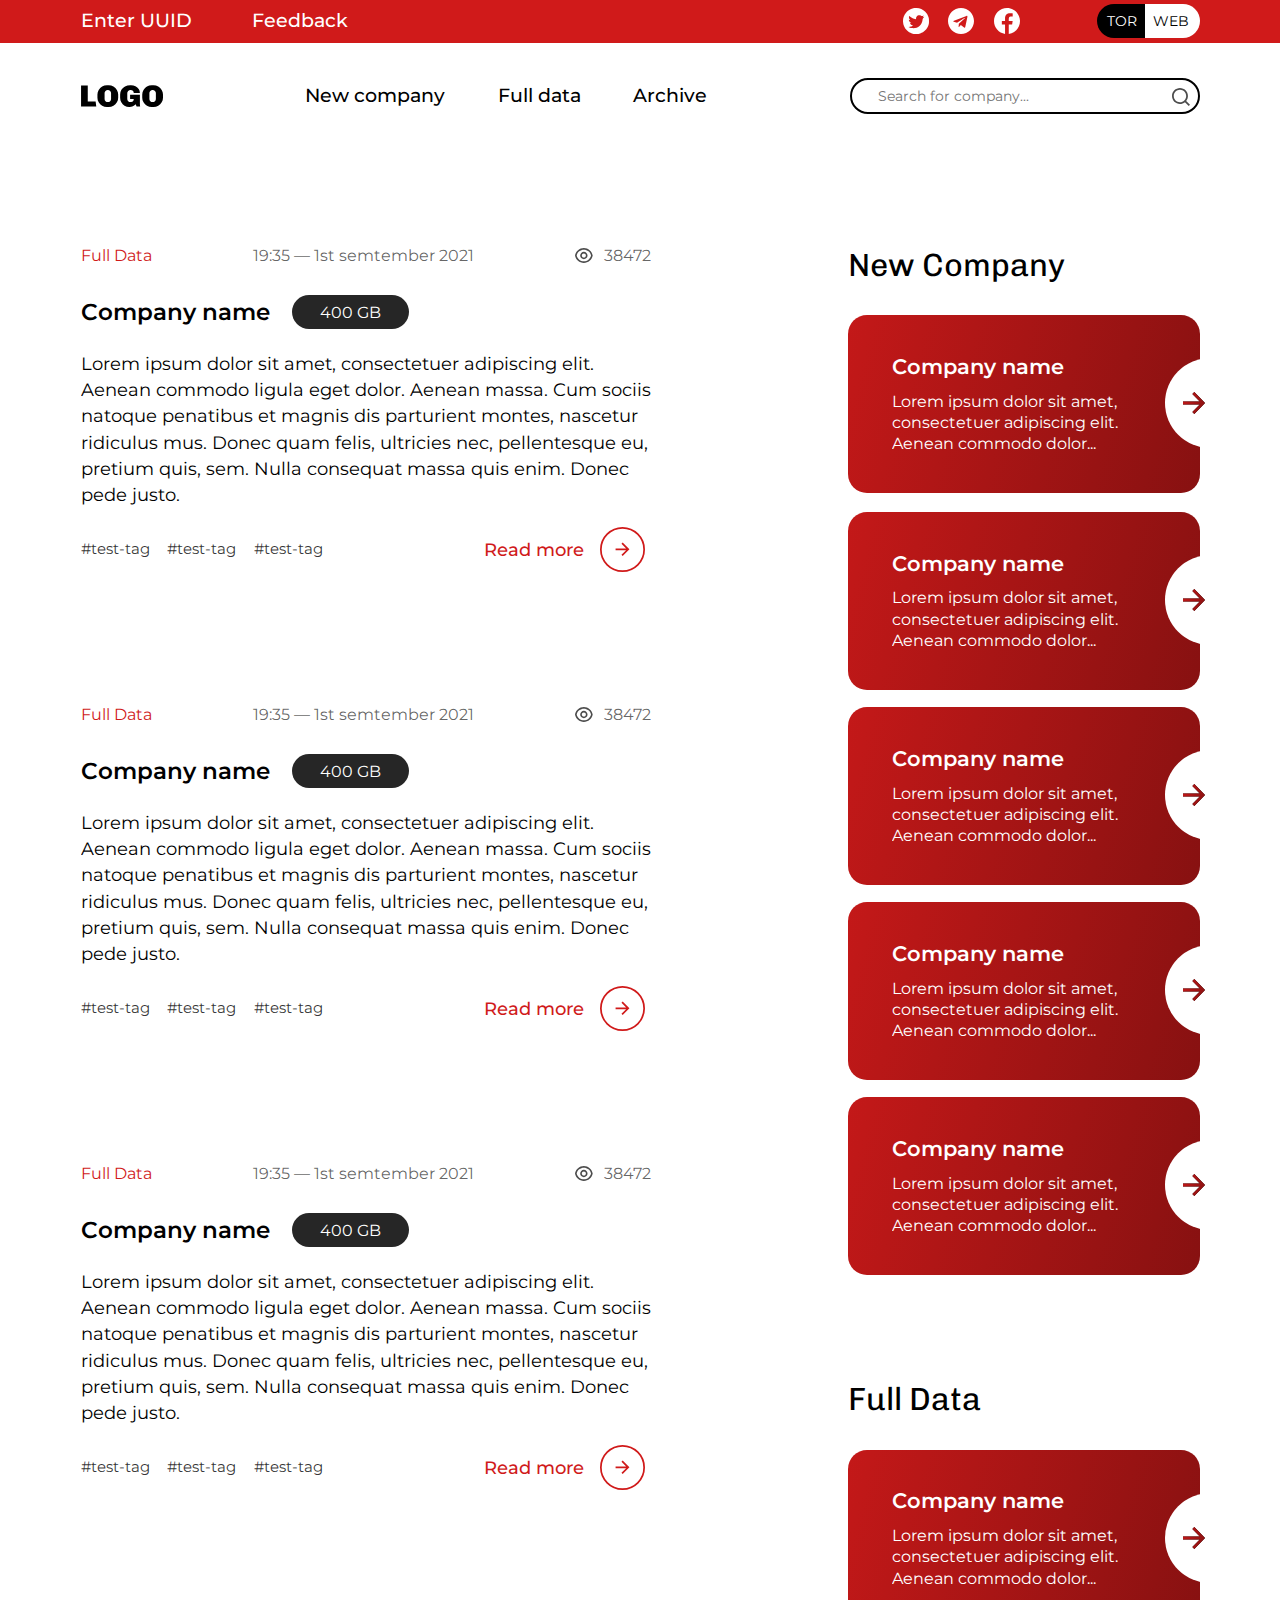
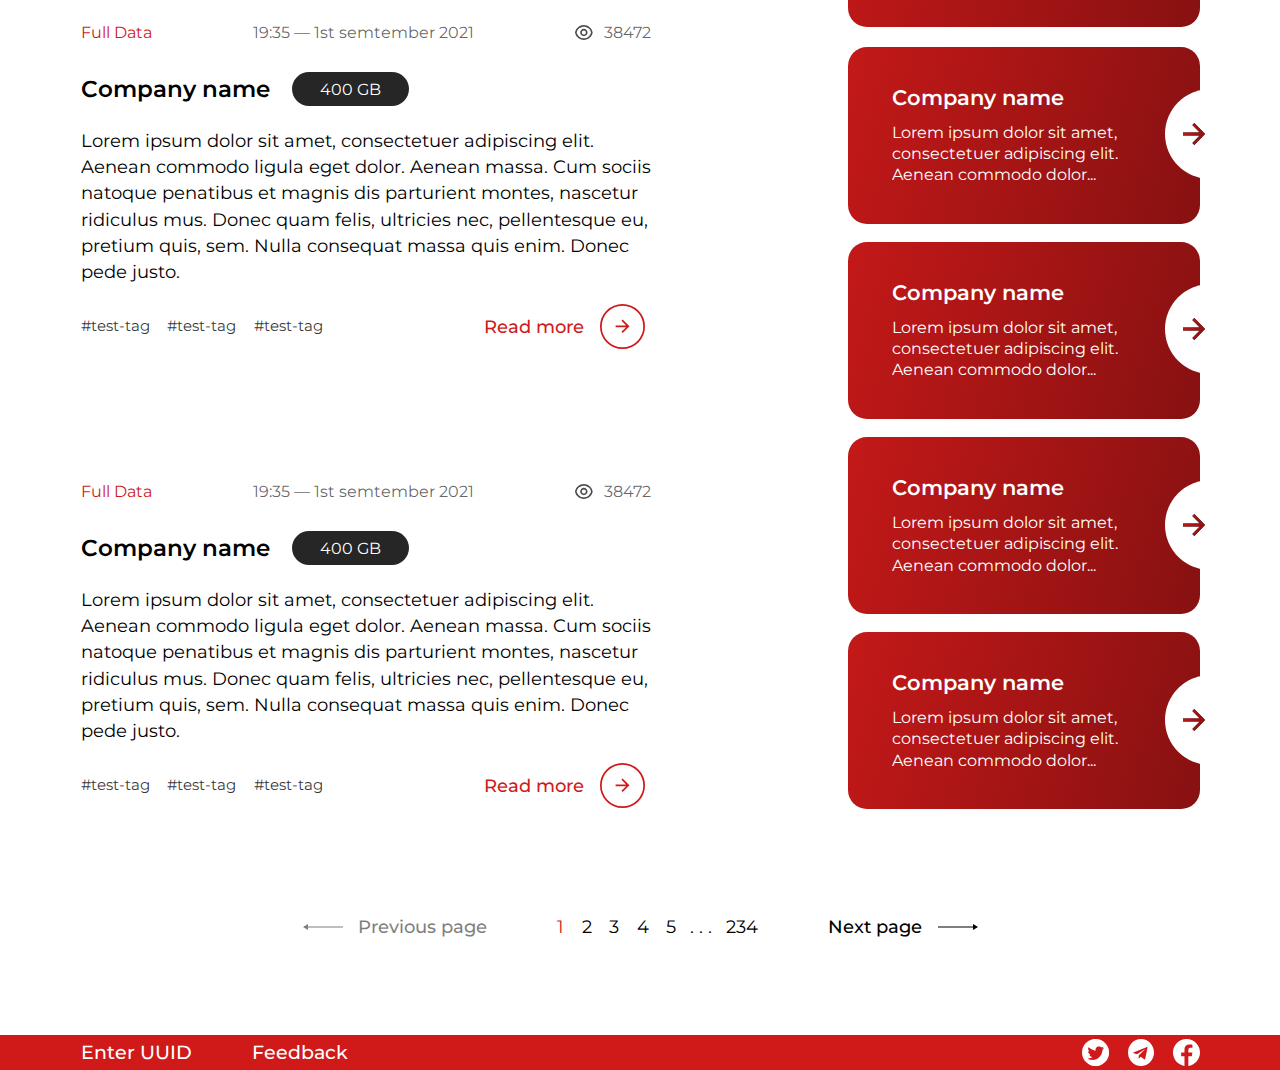
==== commit 9dccb5bd: "фыв" ====
--- a/index.html
+++ b/index.html
@@ -7,7 +7,7 @@
     <link rel="stylesheet" href="./assets/css/bootstrap-grid.min.css" />
     <link rel="stylesheet" href="./assets/css/style.css" />
     <script src="https://ajax.googleapis.com/ajax/libs/jquery/3.1.1/jquery.min.js"></script>
-    <title>Fulix - News</title>
+    <title>Fulix - Main</title>
   </head>
   <body>
     <div class="wrapper">
@@ -55,7 +55,7 @@
                 <nav class="sh-midle-nav">
                   <ul>
                     <li class="sh-m-l"><a href="#">New company</a></li>
-                    <li class="sh-m-l m-l-active"><a href="#">Full data</a></li>
+                    <li class="sh-m-l"><a href="#">Full data</a></li>
                     <li class="sh-m-l"><a href="#">Archive</a></li>
                   </ul>
                 </nav>
@@ -73,157 +73,352 @@
                 </form>
               </div>
             </div>
-            <div class="main-content">
-              <div class="m-back">
-                <a class="m-back-link" href="#">
-                  <button class="m-back-button">
-                    <img src="./assets/images/back-button.svg" alt="" />
-                    <p>Back</p>
-                  </button>
-                </a>
-              </div>
-              <div class="new-news-content">
-                <div class="n-n-c-start">
-                  <img
-                    src="https://images.unsplash.com/photo-1593642702821-c8da6771f0c6?ixid=MnwxMjA3fDF8MHxwaG90by1wYWdlfHx8fGVufDB8fHx8&ixlib=rb-1.2.1&auto=format&fit=crop&w=1332&q=80"
-                    alt=""
-                  />
-                </div>
-                <div class="n-n-c-end">
-                  <div class="n-n-c-e-timentags">
-                    <div class="n-n-c-e-t-time">01.09.2021 — 19:35</div>
-                    <div class="n-n-c-e-t-tags">
-                      <span class="n-n-c-e-t-t-tag">#test-tag</span>
-                      <span class="n-n-c-e-t-t-tag">#test-tag</span>
-                      <span class="n-n-c-e-t-t-tag">#test-tag</span>
-                    </div>
-                  </div>
-                  <div class="n-n-c-e-namenmarks">
-                    <h2 class="n-n-c-e-n-name">Name example</h2>
-                    <div class="n-n-c-e-n-marks">
-                      <span class="n-n-c-e-n-m-mark mark">site.com</span>
-                      <span class="n-n-c-e-n-m-mark mark-red">100 GB</span>
-                    </div>
-                  </div>
-                  <div class="n-n-c-e-text">
-                    <p>
-                      Lorem ipsum dolor sit amet, consectetuer adipiscing elit.
-                      Aenean commodo ligula eget dolor. Aenean massa. Cum sociis
-                      natoque penatibus et magnis dis parturient montes,
-                      nascetur ridiculus. Aenean massa. Cum sociis natoque.
-                      Aenean commodo ligula eget dolor. Aenean massa. Cum sociis
-                      natoque penatibus et magnis dis parturient montes.
-                    </p>
-                  </div>
-                </div>
-              </div>
-              <div class="m-imgsnfiles">
-                <div class="m-i-start">
-                  <h2 class="m-i-s-head">Screenshots</h2>
-                  <div class="m-i-s-imgs">
-                    <a class="m-i-s-i-imglink" href="#">
-                      <img
-                        class="m-i-s-i-i-img"
-                        src="https://sun1-25.userapi.com/s/v1/if1/CSGRz62zs47bx5t0ln0wVJWuRyblhrUEU1Osnet0gupJsz5vmksRixlM7QBTMmOHpGsOwLq6.jpg?size=200x0&quality=96&crop=128,0,769,769&ava=1"
-                        alt=""
-                      />
-                    </a>
-                    <a class="m-i-s-i-imglink" href="#">
-                      <img
-                        class="m-i-s-i-i-img"
-                        src="https://www.goodfreephotos.com/cache/united-states/alaska/other-alaska/view-of-wrst-mountain_200_w200_h200_cw200_ch200_thumb.jpg?cached=1558211448"
-                        alt=""
-                      />
-                    </a>
-                    <a class="m-i-s-i-imglink" href="#">
-                      <img
-                        class="m-i-s-i-i-img"
-                        src="https://fromhomeandback.boardingarea.com/wp-content/uploads/2017/05/alaska-1980933_1920-200x200.jpg"
-                        alt=""
-                      />
-                    </a>
-                    <a class="m-i-s-i-imglink" href="#">
-                      <img
-                        class="m-i-s-i-i-img"
-                        src="https://www.goodfreephotos.com/cache/united-states/alaska/other-alaska/donoho-basin-landscape_200_w200_h200_cw200_ch200_thumb.jpg?cached=1558209784"
-                        alt=""
-                      />
-                    </a>
-                    <a class="m-i-s-i-imglink" href="#">
-                      <img
-                        class="m-i-s-i-i-img"
-                        src="https://pp.userapi.com/c841323/v841323250/46a7e/1XDmu9WxJL4.jpg?ava=1"
-                        alt=""
-                      />
-                    </a>
-                    <a class="m-i-s-i-imglink" href="#">
-                      <img
-                        class="m-i-s-i-i-img"
-                        src="https://i.pinimg.com/736x/fb/b8/e8/fbb8e8d9532f8abb13af44e440b664c1--alaska-adventures-juneau-alaska.jpg"
-                        alt=""
-                      />
-                    </a>
-                  </div>
-                  <div class="m-i-s-dwn">
-                    <a href="#">
-                      <p>Download</p>
-                      <span class="dwn-mark">423 GB</span>
-                    </a>
-                  </div>
-                </div>
-                <div class="m-i-end">
-                  <h2 class="m-i-e-head">Files</h2>
-                  <div class="m-i-e-dwn">
-                    <a href="#">
-                      <p>Download</p>
-                      <span class="dwn-mark">200 GB</span>
-                    </a>
-                    <a href="#">
-                      <p>Download</p>
-                      <span class="dwn-mark">200 MB</span>
-                    </a>
-                    <a href="#">
-                      <p>Download</p>
-                      <span class="dwn-mark">130 GB</span>
-                    </a>
-                    <a href="#">
-                      <p>Download</p>
-                      <span class="dwn-mark">345 MB</span>
-                    </a>
-                    <a href="#">
-                      <p>Download</p>
-                      <span class="dwn-mark">423 GB</span>
-                    </a>
-                    <a href="#">
-                      <p>Download</p>
-                      <span class="dwn-mark">800 MB</span>
-                    </a>
-                    <a href="#">
-                      <p>Download</p>
-                      <span class="dwn-mark">423 GB</span>
-                    </a>
-                    <a href="#">
-                      <p>Download</p>
-                      <span class="dwn-mark">800 MB</span>
-                    </a>
-                    <a href="#">
-                      <p>Download</p>
-                      <span class="dwn-mark">423 GB</span>
-                    </a>
-                    <a href="#">
-                      <p>Download</p>
-                      <span class="dwn-mark">800 MB</span>
-                    </a>
-                    <a href="#">
-                      <p>Download</p>
-                      <span class="dwn-mark">423 GB</span>
-                    </a>
-                    <a href="#">
-                      <p>Download</p>
-                      <span class="dwn-mark">800 MB</span>
-                    </a>
-                  </div>
-                </div>
+            <div class="m-main-content">
+              <div class="m-c-main">
+                <div class="ann-block">
+                  <div class="a-b-head">
+                    <div class="a-b-h-typedata">Full Data</div>
+                    <div class="a-b-h-time">19:35 — 1st semtember 2021</div>
+                    <div class="a-b-h-views-count d-flex">
+                      <img src="./assets/images/views-count.svg" alt="" />
+                      <p class="a-b-h-v-c-views">38472</p>
+                    </div>
+                  </div>
+                  <div class="a-b-name">
+                    <div class="a-b-n-name">Company name</div>
+                    <span class="a-b-n-tag">400 GB</span>
+                  </div>
+                  <div class="a-b-text">
+                    Lorem ipsum dolor sit amet, consectetuer adipiscing elit.
+                    Aenean commodo ligula eget dolor. Aenean massa. Cum sociis
+                    natoque penatibus et magnis dis parturient montes, nascetur
+                    ridiculus mus. Donec quam felis, ultricies nec, pellentesque
+                    eu, pretium quis, sem. Nulla consequat massa quis enim.
+                    Donec pede justo.
+                  </div>
+                  <div class="a-b-bottom">
+                    <div class="a-b-b-tags">
+                      <span class="a-b-b-t-tag">#test-tag</span>
+                      <span class="a-b-b-t-tag">#test-tag</span>
+                      <span class="a-b-b-t-tag">#test-tag</span>
+                    </div>
+                    <div class="a-b-b-readmore">
+                      <a href="#" class="a-b-b-r-link">
+                        <button class="a-b-b-r-l-button">
+                          <p class="a-b-b-r-l-b-text">Read more</p>
+                          <img
+                            class="a-b-b-r-l-b-img"
+                            src="./assets/images/readmore-arrow.svg"
+                            alt="arrow"
+                          />
+                        </button>
+                      </a>
+                    </div>
+                  </div>
+                </div>
+                <div class="ann-block">
+                  <div class="a-b-head">
+                    <div class="a-b-h-typedata">Full Data</div>
+                    <div class="a-b-h-time">19:35 — 1st semtember 2021</div>
+                    <div class="a-b-h-views-count d-flex">
+                      <img src="./assets/images/views-count.svg" alt="" />
+                      <p class="a-b-h-v-c-views">38472</p>
+                    </div>
+                  </div>
+                  <div class="a-b-name">
+                    <div class="a-b-n-name">Company name</div>
+                    <span class="a-b-n-tag">400 GB</span>
+                  </div>
+                  <div class="a-b-text">
+                    Lorem ipsum dolor sit amet, consectetuer adipiscing elit.
+                    Aenean commodo ligula eget dolor. Aenean massa. Cum sociis
+                    natoque penatibus et magnis dis parturient montes, nascetur
+                    ridiculus mus. Donec quam felis, ultricies nec, pellentesque
+                    eu, pretium quis, sem. Nulla consequat massa quis enim.
+                    Donec pede justo.
+                  </div>
+                  <div class="a-b-bottom">
+                    <div class="a-b-b-tags">
+                      <span class="a-b-b-t-tag">#test-tag</span>
+                      <span class="a-b-b-t-tag">#test-tag</span>
+                      <span class="a-b-b-t-tag">#test-tag</span>
+                    </div>
+                    <div class="a-b-b-readmore">
+                      <a href="#" class="a-b-b-r-link">
+                        <button class="a-b-b-r-l-button">
+                          <p class="a-b-b-r-l-b-text">Read more</p>
+                          <img
+                            class="a-b-b-r-l-b-img"
+                            src="./assets/images/readmore-arrow.svg"
+                            alt="arrow"
+                          />
+                        </button>
+                      </a>
+                    </div>
+                  </div>
+                </div>
+                <div class="ann-block">
+                  <div class="a-b-head">
+                    <div class="a-b-h-typedata">Full Data</div>
+                    <div class="a-b-h-time">19:35 — 1st semtember 2021</div>
+                    <div class="a-b-h-views-count d-flex">
+                      <img src="./assets/images/views-count.svg" alt="" />
+                      <p class="a-b-h-v-c-views">38472</p>
+                    </div>
+                  </div>
+                  <div class="a-b-name">
+                    <div class="a-b-n-name">Company name</div>
+                    <span class="a-b-n-tag">400 GB</span>
+                  </div>
+                  <div class="a-b-text">
+                    Lorem ipsum dolor sit amet, consectetuer adipiscing elit.
+                    Aenean commodo ligula eget dolor. Aenean massa. Cum sociis
+                    natoque penatibus et magnis dis parturient montes, nascetur
+                    ridiculus mus. Donec quam felis, ultricies nec, pellentesque
+                    eu, pretium quis, sem. Nulla consequat massa quis enim.
+                    Donec pede justo.
+                  </div>
+                  <div class="a-b-bottom">
+                    <div class="a-b-b-tags">
+                      <span class="a-b-b-t-tag">#test-tag</span>
+                      <span class="a-b-b-t-tag">#test-tag</span>
+                      <span class="a-b-b-t-tag">#test-tag</span>
+                    </div>
+                    <div class="a-b-b-readmore">
+                      <a href="#" class="a-b-b-r-link">
+                        <button class="a-b-b-r-l-button">
+                          <p class="a-b-b-r-l-b-text">Read more</p>
+                          <img
+                            class="a-b-b-r-l-b-img"
+                            src="./assets/images/readmore-arrow.svg"
+                            alt="arrow"
+                          />
+                        </button>
+                      </a>
+                    </div>
+                  </div>
+                </div>
+                <div class="ann-block">
+                  <div class="a-b-head">
+                    <div class="a-b-h-typedata">Full Data</div>
+                    <div class="a-b-h-time">19:35 — 1st semtember 2021</div>
+                    <div class="a-b-h-views-count d-flex">
+                      <img src="./assets/images/views-count.svg" alt="" />
+                      <p class="a-b-h-v-c-views">38472</p>
+                    </div>
+                  </div>
+                  <div class="a-b-name">
+                    <div class="a-b-n-name">Company name</div>
+                    <span class="a-b-n-tag">400 GB</span>
+                  </div>
+                  <div class="a-b-text">
+                    Lorem ipsum dolor sit amet, consectetuer adipiscing elit.
+                    Aenean commodo ligula eget dolor. Aenean massa. Cum sociis
+                    natoque penatibus et magnis dis parturient montes, nascetur
+                    ridiculus mus. Donec quam felis, ultricies nec, pellentesque
+                    eu, pretium quis, sem. Nulla consequat massa quis enim.
+                    Donec pede justo.
+                  </div>
+                  <div class="a-b-bottom">
+                    <div class="a-b-b-tags">
+                      <span class="a-b-b-t-tag">#test-tag</span>
+                      <span class="a-b-b-t-tag">#test-tag</span>
+                      <span class="a-b-b-t-tag">#test-tag</span>
+                    </div>
+                    <div class="a-b-b-readmore">
+                      <a href="#" class="a-b-b-r-link">
+                        <button class="a-b-b-r-l-button">
+                          <p class="a-b-b-r-l-b-text">Read more</p>
+                          <img
+                            class="a-b-b-r-l-b-img"
+                            src="./assets/images/readmore-arrow.svg"
+                            alt="arrow"
+                          />
+                        </button>
+                      </a>
+                    </div>
+                  </div>
+                </div>
+                <div class="ann-block">
+                  <div class="a-b-head">
+                    <div class="a-b-h-typedata">Full Data</div>
+                    <div class="a-b-h-time">19:35 — 1st semtember 2021</div>
+                    <div class="a-b-h-views-count d-flex">
+                      <img src="./assets/images/views-count.svg" alt="" />
+                      <p class="a-b-h-v-c-views">38472</p>
+                    </div>
+                  </div>
+                  <div class="a-b-name">
+                    <div class="a-b-n-name">Company name</div>
+                    <span class="a-b-n-tag">400 GB</span>
+                  </div>
+                  <div class="a-b-text">
+                    Lorem ipsum dolor sit amet, consectetuer adipiscing elit.
+                    Aenean commodo ligula eget dolor. Aenean massa. Cum sociis
+                    natoque penatibus et magnis dis parturient montes, nascetur
+                    ridiculus mus. Donec quam felis, ultricies nec, pellentesque
+                    eu, pretium quis, sem. Nulla consequat massa quis enim.
+                    Donec pede justo.
+                  </div>
+                  <div class="a-b-bottom">
+                    <div class="a-b-b-tags">
+                      <span class="a-b-b-t-tag">#test-tag</span>
+                      <span class="a-b-b-t-tag">#test-tag</span>
+                      <span class="a-b-b-t-tag">#test-tag</span>
+                    </div>
+                    <div class="a-b-b-readmore">
+                      <a href="#" class="a-b-b-r-link">
+                        <button class="a-b-b-r-l-button">
+                          <p class="a-b-b-r-l-b-text">Read more</p>
+                          <img
+                            class="a-b-b-r-l-b-img"
+                            src="./assets/images/readmore-arrow.svg"
+                            alt="arrow"
+                          />
+                        </button>
+                      </a>
+                    </div>
+                  </div>
+                </div>
+              </div>
+              <div class="m-c-aside">
+                <div class="m-c-aside-1">
+                  <h2 class="aside-head">New Company</h2>
+                  <div class="aside-card">
+                    <a href="#">
+                      <div class="aside-card-content">
+                        <h3 class="a-c-c-h3">Company name</h3>
+                        <h4 class="a-c-c-h4">
+                          Lorem ipsum dolor sit amet, consectetuer adipiscing
+                          elit. Aenean commodo dolor...
+                        </h4>
+                      </div>
+                    </a>
+                  </div>
+                  <div class="aside-card">
+                    <a href="#">
+                      <div class="aside-card-content">
+                        <h3 class="a-c-c-h3">Company name</h3>
+                        <h4 class="a-c-c-h4">
+                          Lorem ipsum dolor sit amet, consectetuer adipiscing
+                          elit. Aenean commodo dolor...
+                        </h4>
+                      </div>
+                    </a>
+                  </div>
+                  <div class="aside-card">
+                    <a href="#">
+                      <div class="aside-card-content">
+                        <h3 class="a-c-c-h3">Company name</h3>
+                        <h4 class="a-c-c-h4">
+                          Lorem ipsum dolor sit amet, consectetuer adipiscing
+                          elit. Aenean commodo dolor...
+                        </h4>
+                      </div>
+                    </a>
+                  </div>
+                  <div class="aside-card">
+                    <a href="#">
+                      <div class="aside-card-content">
+                        <h3 class="a-c-c-h3">Company name</h3>
+                        <h4 class="a-c-c-h4">
+                          Lorem ipsum dolor sit amet, consectetuer adipiscing
+                          elit. Aenean commodo dolor...
+                        </h4>
+                      </div>
+                    </a>
+                  </div>
+                  <div class="aside-card">
+                    <a href="#">
+                      <div class="aside-card-content">
+                        <h3 class="a-c-c-h3">Company name</h3>
+                        <h4 class="a-c-c-h4">
+                          Lorem ipsum dolor sit amet, consectetuer adipiscing
+                          elit. Aenean commodo dolor...
+                        </h4>
+                      </div>
+                    </a>
+                  </div>
+                </div>
+                <div class="m-c-aside-2">
+                  <h2 class="aside-head">Full Data</h2>
+                  <div class="aside-card">
+                    <a href="#">
+                      <div class="aside-card-content">
+                        <h3 class="a-c-c-h3">Company name</h3>
+                        <h4 class="a-c-c-h4">
+                          Lorem ipsum dolor sit amet, consectetuer adipiscing
+                          elit. Aenean commodo dolor...
+                        </h4>
+                      </div>
+                    </a>
+                  </div>
+                  <div class="aside-card">
+                    <a href="#">
+                      <div class="aside-card-content">
+                        <h3 class="a-c-c-h3">Company name</h3>
+                        <h4 class="a-c-c-h4">
+                          Lorem ipsum dolor sit amet, consectetuer adipiscing
+                          elit. Aenean commodo dolor...
+                        </h4>
+                      </div>
+                    </a>
+                  </div>
+                  <div class="aside-card">
+                    <a href="#">
+                      <div class="aside-card-content">
+                        <h3 class="a-c-c-h3">Company name</h3>
+                        <h4 class="a-c-c-h4">
+                          Lorem ipsum dolor sit amet, consectetuer adipiscing
+                          elit. Aenean commodo dolor...
+                        </h4>
+                      </div>
+                    </a>
+                  </div>
+                  <div class="aside-card">
+                    <a href="#">
+                      <div class="aside-card-content">
+                        <h3 class="a-c-c-h3">Company name</h3>
+                        <h4 class="a-c-c-h4">
+                          Lorem ipsum dolor sit amet, consectetuer adipiscing
+                          elit. Aenean commodo dolor...
+                        </h4>
+                      </div>
+                    </a>
+                  </div>
+                  <div class="aside-card">
+                    <a href="#">
+                      <div class="aside-card-content">
+                        <h3 class="a-c-c-h3">Company name</h3>
+                        <h4 class="a-c-c-h4">
+                          Lorem ipsum dolor sit amet, consectetuer adipiscing
+                          elit. Aenean commodo dolor...
+                        </h4>
+                      </div>
+                    </a>
+                  </div>
+                </div>
+              </div>
+            </div>
+            <div class="main-nav">
+              <div class="main-nav-nav">
+                <a class="m-n-n-link link-unactive" href="#">
+                  <img src="./assets/images/prev-arrow.svg" alt="" />
+                  <p class="m-n-n-l-text">Previous page</p>
+                </a>
+                <div class="main-nav-numbers">
+                  <a class="m-n-n-number number-active" href="#">1</a>
+                  <a class="m-n-n-number" href="#">2</a>
+                  <a class="m-n-n-number" href="#">3</a>
+                  <a class="m-n-n-number" href="#">4</a>
+                  <a class="m-n-n-number" href="#">5</a>
+                  <span>. . .</span>
+                  <a class="m-n-n-number" href="#">234</a>
+                </div>
+                <a class="m-n-n-link" href="#">
+                  <p class="m-n-n-l-text">Next page</p>
+                  <img src="./assets/images/next-arrow.svg" alt="" />
+                </a>
               </div>
             </div>
           </div>
--- a/assets/css/style.css
+++ b/assets/css/style.css
@@ -38,6 +38,18 @@
 footer {
   padding: 0.3125rem 0;
   background: #D01A1A;
+}
+
+@media (max-width:1400px) {
+  html {
+    font-size: 14px;
+  }
+}
+
+@media (max-width:1200px) {
+  html {
+    font-size: 12px;
+  }
 }
 
 .header-start span {
@@ -162,7 +174,7 @@
   background: none;
   outline: none;
   color: #000000c4;
-  min-width: 400px;
+  min-width: 25rem;
 }
 
 .news-search_button {
@@ -192,9 +204,10 @@
   background: none;
   border: none;
   font-weight: 500;
-  font-size: 20px;
+  font-size: 1.25rem;
   line-height: 150%;
   color: #000000;
+  align-items: center;
 }
 
 .m-back-button :first-child {
@@ -240,6 +253,7 @@
   font-size: 1.0625rem;
   line-height: 1.3125rem;
   color: #000000ce;
+  cursor: pointer;
 }
 
 .n-n-c-e-namenmarks {
@@ -268,7 +282,7 @@
   font-size: 1.375rem;
   line-height: 135%;
   color: #FFFFFF;
-  margin: 0 10px;
+  margin: 0 0.625rem;
   white-space: nowrap;
 }
 
@@ -311,7 +325,7 @@
   display: grid;
   grid-template-columns: 1fr 1fr 1fr;
   grid-template-rows: 1fr 1fr;
-  gap: 30px 30px;
+  gap: 1.875rem 1.875rem;
   grid-template-areas: ". . ."
     ". . .";
 }
@@ -369,9 +383,316 @@
 .m-i-e-dwn span {
   background: #000000;
   border-radius: 100px;
-  padding: 3px 12px;
+  padding: 0.1875rem 0.75rem;
   font-weight: 500;
   font-size: 0.875rem;
   line-height: 135%;
   color: #FFFFFF;
+}
+
+.m-main-content {
+  margin-top: 9.375rem;
+  margin-bottom: 7rem;
+  display: grid;
+  grid-template-columns: 1.3fr 0.8fr;
+  grid-template-rows: auto;
+  gap: 0px 14.0625rem;
+  grid-template-areas:
+    "m-c-main m-c-aside";
+}
+
+.m-c-aside {
+  display: grid;
+  grid-template-columns: 1fr;
+  grid-template-rows: auto auto;
+  gap: 7.5rem 0px;
+  grid-template-areas:
+    "m-c-aside-1"
+    "m-c-aside-2";
+  grid-area: m-c-aside;
+}
+
+.m-c-aside-1 {
+  display: grid;
+  grid-template-columns: 1fr;
+  grid-template-rows: auto 1fr;
+  gap: 1.25rem 0px;
+  grid-template-areas:
+    "."
+    ".";
+  grid-area: m-c-aside-1;
+}
+
+.m-c-aside-2 {
+  display: grid;
+  grid-template-columns: 1fr;
+  grid-template-rows: auto 1fr;
+  gap: 1.25rem 0px;
+  grid-template-areas:
+    "."
+    ".";
+  grid-area: m-c-aside-2;
+}
+
+/* .m-c-main {
+  display: grid;
+  grid-template-columns: 1fr;
+  grid-template-rows: auto auto;
+  gap: 8.125rem 0px;
+  grid-template-areas:
+    "."
+    ".";
+  grid-area: m-c-main;
+} */
+.ann-block {
+  margin: 9.375rem 0;
+}
+
+.ann-block:first-child {
+  margin: 0 0 9.375rem 0;
+}
+
+.ann-block:last-child {
+  margin: 9.375rem 0 0 0;
+}
+
+.aside-head {
+  font-family: Chivo;
+  font-style: normal;
+  font-weight: normal;
+  font-size: 2.3rem;
+  line-height: 2.8rem;
+  color: #000000;
+  margin-bottom: 0.9375rem;
+}
+
+.aside-card a {
+  display: inline-block;
+  width: 100%;
+  text-decoration: none;
+}
+
+.aside-card-content {
+  position: relative;
+  padding: 2.75rem 3.125rem;
+  border-radius: 19px;
+  background: linear-gradient(105.45deg, #D01A1A -20.3%, #000000 323.11%);
+  transition: background 0.1s ease-in-out;
+}
+
+.aside-card-content:hover,
+.aside-card-content:focus {
+  background: linear-gradient(105.45deg, #870E0E -20.3%, #000000 323.11%);
+}
+
+.aside-card-content:active {
+  background: linear-gradient(105.45deg, rgba(0, 0, 0, 0.85) -20.3%, rgba(0, 0, 0, 0.85) 323.11%);
+}
+
+.aside-card-content::after {
+  content: url(../images/card-arrow.svg);
+  position: absolute;
+  top: 50%;
+  right: 0;
+  transform: translate(0, -50%);
+  width: 2.5rem;
+}
+
+.a-c-c-h3 {
+  font-weight: 600;
+  font-size: 1.5rem;
+  line-height: 1.875rem;
+  margin-bottom: 0.75rem;
+  color: #FFFFFF;
+}
+
+.a-c-c-h4 {
+  font-size: 1.125rem;
+  line-height: 135%;
+  color: #FFFFFF;
+  display: -webkit-box;
+  -webkit-line-clamp: 3;
+  -webkit-box-orient: vertical;
+  overflow: hidden;
+  text-overflow: ellipsis;
+}
+
+.a-b-head {
+  display: flex;
+  justify-content: space-between;
+  align-items: center;
+  margin-bottom: 2.1875rem;
+}
+
+.a-b-name {
+  display: flex;
+  align-items: center;
+  margin-bottom: 1.5625rem;
+}
+
+.a-b-h-typedata,
+.a-b-h-time,
+.a-b-h-views-count {
+  font-size: 1.125rem;
+  line-height: 1.375rem;
+  color: #0000009e;
+}
+
+.a-b-h-views-count img {
+  width: 1.3125rem;
+}
+
+.a-b-h-typedata {
+  color: #D01A1A;
+}
+
+.a-b-h-v-c-views {
+  margin-left: 0.8125rem;
+}
+
+.a-b-n-name {
+  font-weight: 600;
+  font-size: 1.625rem;
+  line-height: 2rem;
+  color: #000000;
+  margin-right: 1.625rem;
+}
+
+.a-b-n-tag {
+  border-radius: 61px;
+  padding: 0.4375rem 2rem;
+  font-size: 1.125rem;
+  line-height: 135%;
+  color: #FFFFFF;
+  white-space: nowrap;
+  background: #000000d9;
+}
+
+.a-b-text {
+  font-size: 1.25rem;
+  line-height: 150%;
+  color: #000000;
+  display: -webkit-box;
+  -webkit-line-clamp: 6;
+  -webkit-box-orient: vertical;
+  overflow: hidden;
+  text-overflow: ellipsis;
+  margin-bottom: 1.25rem;
+}
+
+.a-b-bottom {
+  display: flex;
+  align-items: center;
+  justify-content: space-between;
+}
+
+.a-b-b-tags {
+  display: flex;
+}
+
+.a-b-b-t-tag {
+  margin: 0 0.625rem;
+  font-size: 1.0625rem;
+  line-height: 1.3125rem;
+  color: #000000ce;
+  cursor: pointer;
+}
+
+.a-b-b-t-tag:first-child {
+  margin: 0 0.625rem 0 0;
+}
+
+.a-b-b-r-link {
+  display: inline-block;
+  text-decoration: none;
+}
+
+.a-b-b-r-link:hover {
+  text-decoration: underline #D01A1A;
+}
+
+.a-b-b-r-l-button {
+  background: none;
+  border: none;
+  display: flex;
+  align-items: center;
+}
+
+.a-b-b-r-l-b-text {
+  font-weight: 500;
+  font-size: 1.25rem;
+  line-height: 135%;
+  color: #D01A1A;
+}
+
+.a-b-b-r-l-b-img {
+  margin-left: 1.125rem;
+  width: 3.25rem;
+}
+
+.main-nav {
+  display: flex;
+  justify-content: center;
+  margin-bottom: 6.25rem;
+}
+
+.main-nav-nav {
+  display: flex;
+  align-items: center;
+}
+
+.m-n-n-link {
+  display: flex;
+  align-items: center;
+  text-decoration: none;
+}
+
+.m-n-n-link:hover {
+  text-decoration: underline;
+}
+
+.m-n-n-link :first-child {
+  margin-right: 1.125rem;
+}
+
+.m-n-n-l-text {
+  font-weight: 500;
+  font-size: 1.25rem;
+  line-height: 150%;
+  color: #000000;
+}
+
+.link-unactive {
+  opacity: 50%;
+}
+
+.main-nav-numbers {
+  display: flex;
+  margin: 0 4.375rem;
+}
+
+.main-nav-numbers span {
+  line-height: 2.85rem;
+  margin: 0 5px
+}
+
+.main-nav-numbers,
+.m-n-n-number {
+  font-size: 1.25rem;
+  line-height: 150%;
+  color: #000000;
+}
+
+.m-n-n-number {
+  padding: 0.5rem;
+  margin: 0 0.125rem;
+  text-decoration: none;
+}
+
+.m-n-n-number:hover {
+  text-decoration: underline;
+}
+
+.number-active {
+  color: #D01A1A;
 }